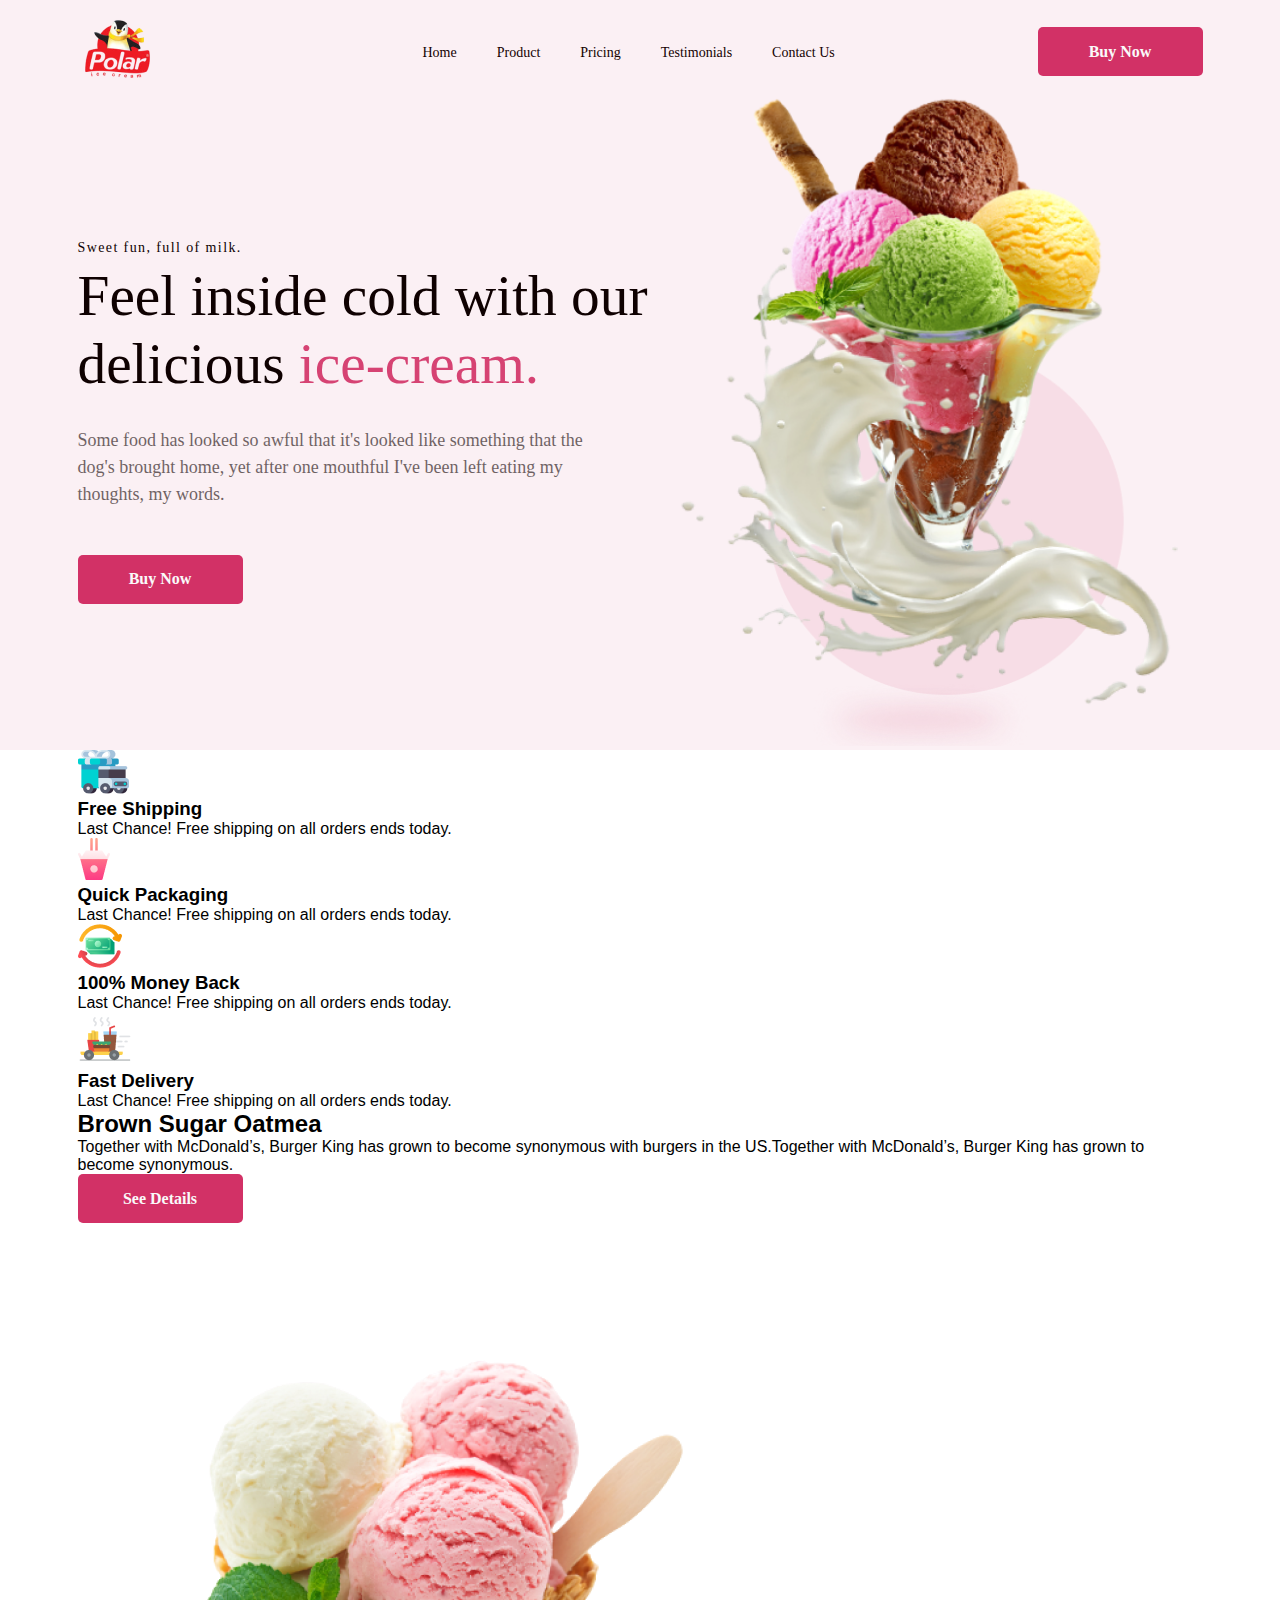
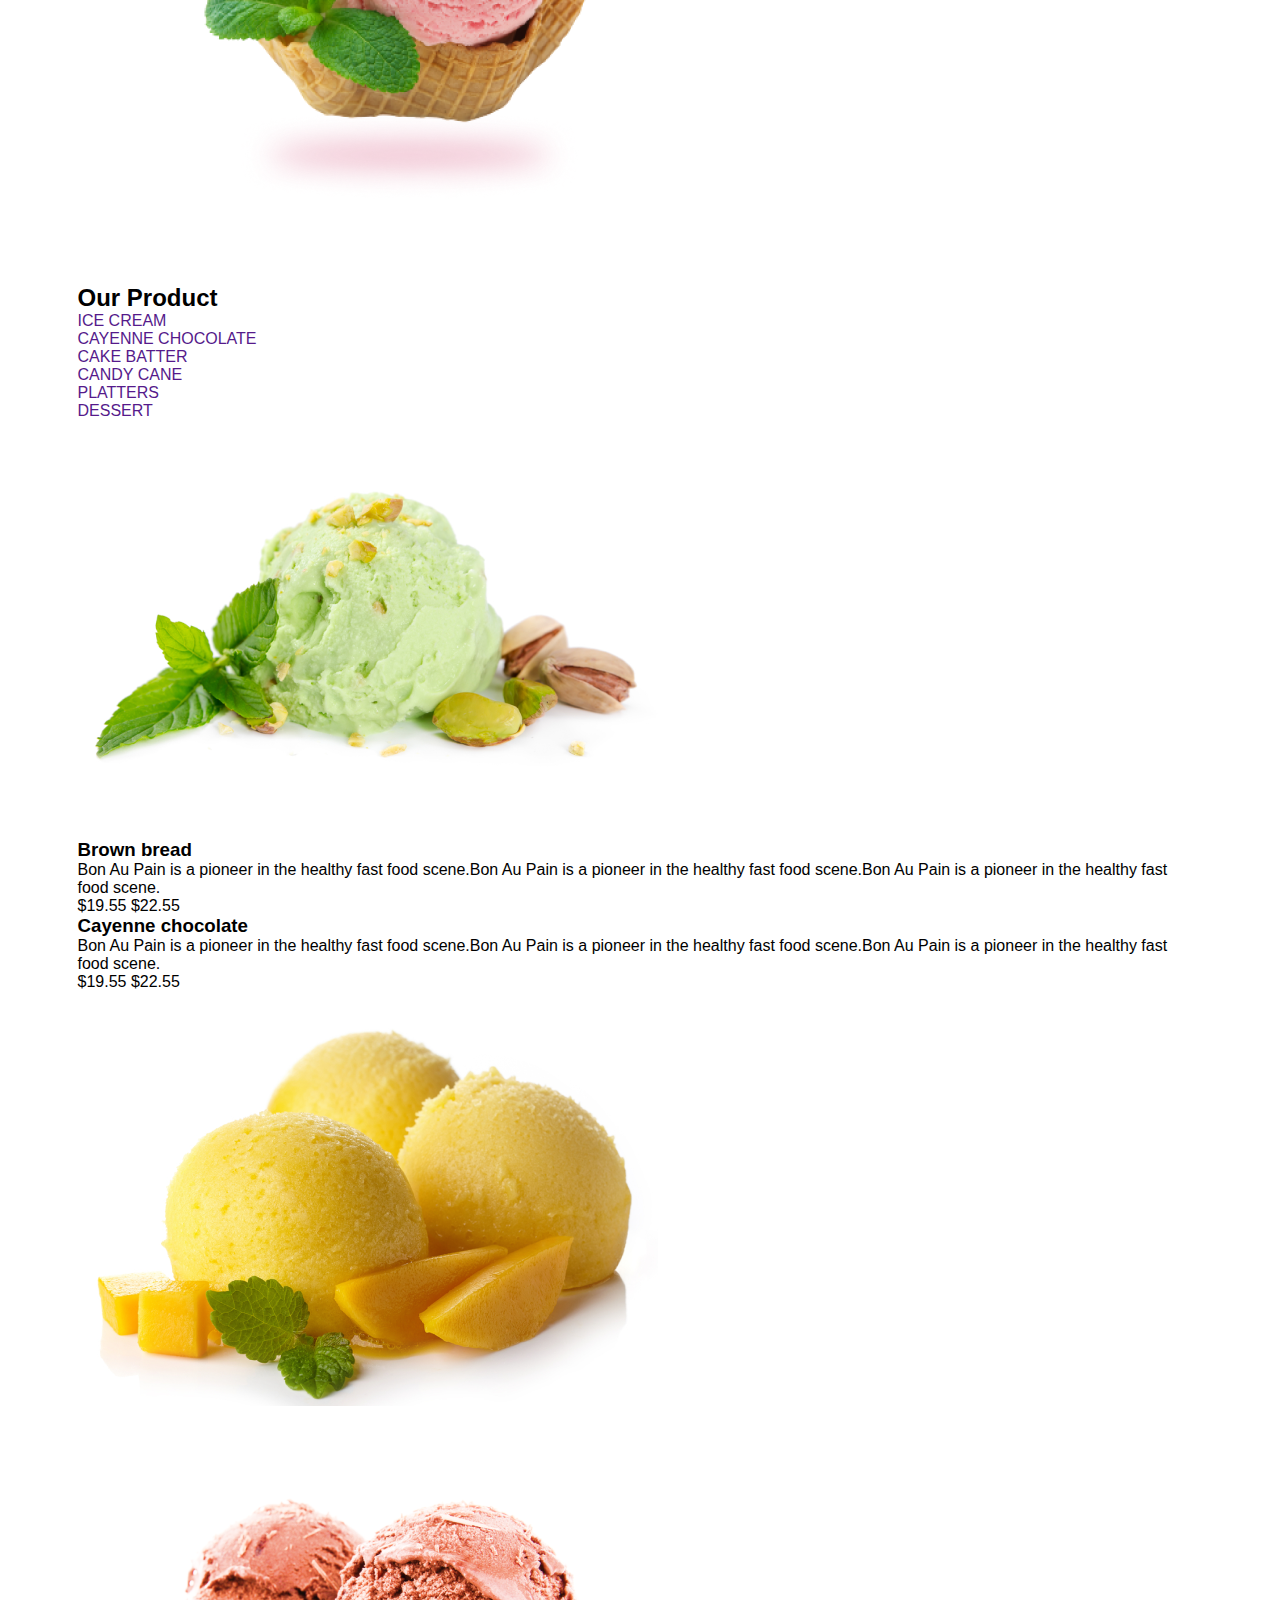
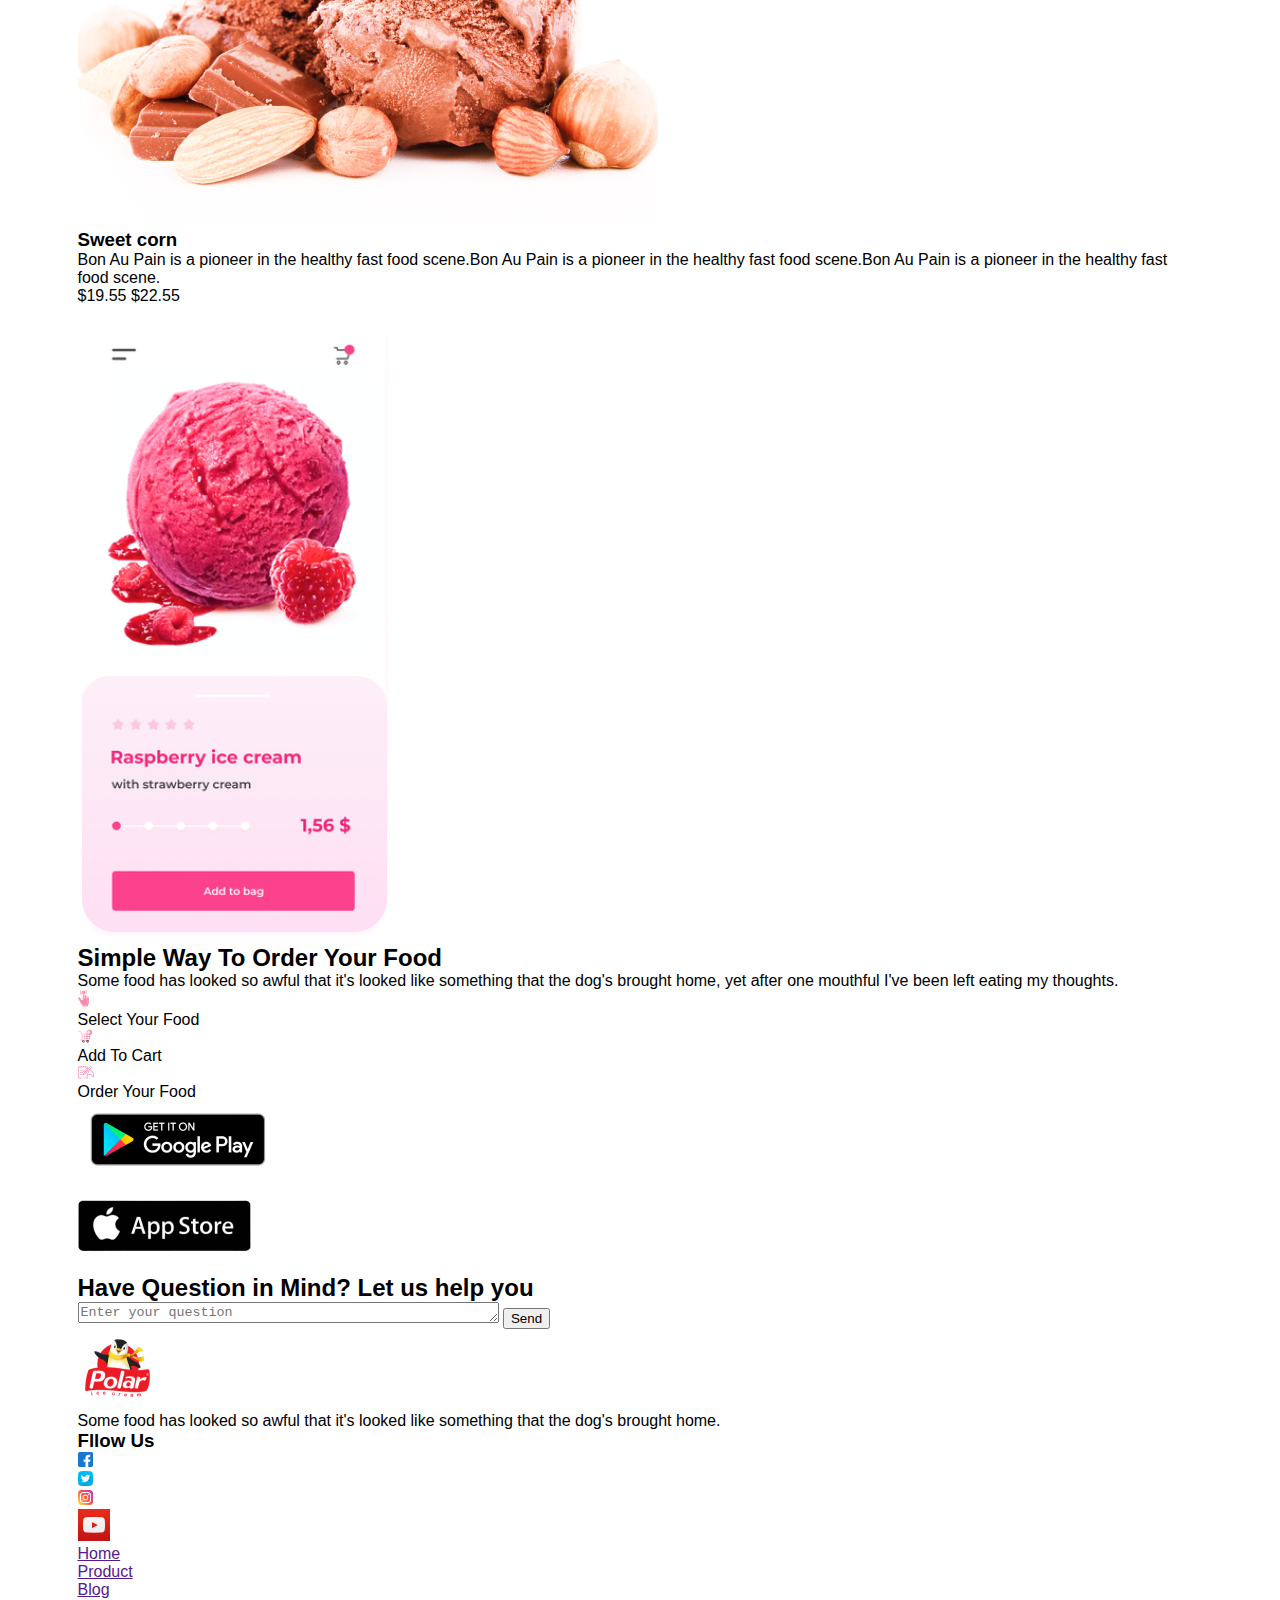
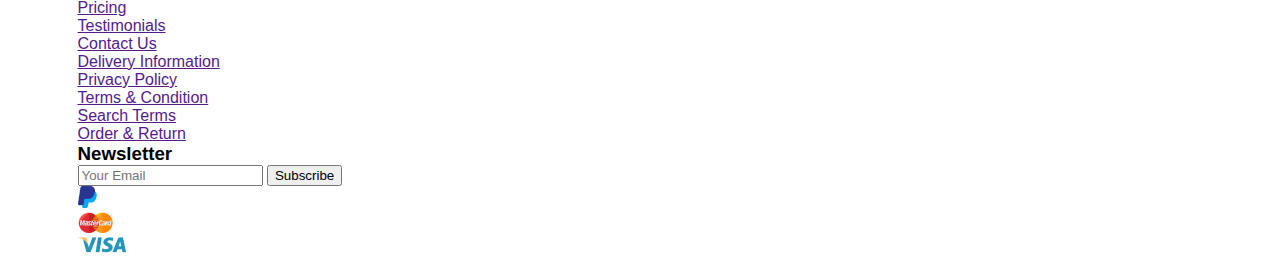
==== index.html @ c6c1d350 "1" ====
<!DOCTYPE html>
<html lang="en">
  <head>
    <meta charset="UTF-8" />
    <meta name="viewport" content="width=device-width, initial-scale=1.0" />
    <title>Document</title>
    <link rel="stylesheet" href="./styles.css" />
  </head>
  <body>
    <header class="header">
      <div class="container header-container">
        <nav class="header-nav">
          <a href="./index.html" class="header-logo link"
            ><span class="header-logo-span"
              ><img
                class="nav__logo"
                src="./images/logo.png"
                alt="logo"
                width="79"
                height="79"
            /></span>
          </a>
          <ul class="header-nav-list list">
            <li class="header-nav-item">
              <a href="" class="header-nav-link link current-link">Home</a>
            </li>
            <li class="header-nav-item">
              <a href="" class="header-nav-link link">Product</a>
            </li>
            <li class="header-nav-item">
              <a href="" class="header-nav-link link">Pricing</a>
            </li>
            <li class="header-nav-item">
              <a href="" class="header-nav-link link">Testimonials</a>
            </li>
            <li class="header-nav-item">
              <a href="" class="header-nav-link link">Contact Us</a>
            </li>
          </ul>
        </nav>
        <button type="button" class="btn-header btn">Buy Now</button>
      </div>
    </header>

    <main>
      <section class="section hero">
        <div class="container container-hero">
          <div class="hero-container-about">
            <p class="hero-text">Sweet fun, full of milk.</p>
            <h1 class="hero-title">
              Feel inside cold with our delicious
              <span class="hero-title-span">ice-cream.</span>
            </h1>
            <p class="hero-desc">
              Some food has looked so awful that it's looked like something that
              the dog's brought home, yet after one mouthful I've been left
              eating my thoughts, my words.
            </p>
            <button class="hero-btn btn">Buy Now</button>
          </div>
          <div class="hero-container-img">
            <img
              class="hero-img"
              src="./images/ice-cream (1).png"
              alt="hero image"
              width="500px"
              height="653px"
            />
          </div>
        </div>
      </section>

      <section class="section delivery">
        <div class="container">
          <ul class="delivery-list list">
            <li class="delivery-item item">
              <img
                class="delivery-img"
                src="./images/delivery1.png"
                alt="Free Shipping img"
              />
              <h3 class="delivery-title">Free Shipping</h3>
              <p class="delivery-text">
                Last Chance! Free shipping on all orders ends today.
              </p>
            </li>
            <li class="delivery-item item">
              <img
                class="delivery-img"
                src="./images/delivery2.png"
                alt="Quick Packaging img"
              />
              <h3 class="delivery-title">Quick Packaging</h3>
              <p class="delivery-text">
                Last Chance! Free shipping on all orders ends today.
              </p>
            </li>
            <li class="delivery-item item">
              <img
                class="delivery-img"
                src="./images/cash-back 1.png"
                alt="Money Back img"
              />
              <h3 class="delivery-title">100% Money Back</h3>
              <p class="delivery-text">
                Last Chance! Free shipping on all orders ends today.
              </p>
            </li>
            <li class="delivery-item item">
              <img
                class="delivery-img"
                src="./images/fast-delivery 1.png"
                alt="Fast Delivery img"
              />
              <h3 class="delivery-title">Fast Delivery</h3>
              <p class="delivery-text">
                Last Chance! Free shipping on all orders ends today.
              </p>
            </li>
          </ul>
        </div>
      </section>

      <section class="section details">
        <div class="container">
          <div class="details-container-desc">
            <h2 class="details-title">Brown Sugar Oatmea</h2>
            <p class="details-text">
              Together with McDonald’s, Burger King has grown to become
              synonymous with burgers in the US.Together with McDonald’s, Burger
              King has grown to become synonymous.
            </p>
            <button class="hero-btn btn">See Details</button>
          </div>
          <div class="details-container-img">
            <img
              class="details-img"
              src="./images/detailes-icecream.png"
              alt="Brown Sugar Oatmea"
            />
          </div>
        </div>
      </section>

      <section class="section products">
        <div class="container">
          <h2 class="products-text">Our Product</h2>
          <ul class="products-list list">
            <li class="products-item item">
              <a href="" class="products-link link">ICE CREAM</a>
            </li>
            <li class="products-item item">
              <a href="" class="products-link link">CAYENNE CHOCOLATE</a>
            </li>
            <li class="products-item item">
              <a href="" class="products-link link">CAKE BATTER</a>
            </li>
            <li class="products-item item">
              <a href="" class="products-link link">CANDY CANE</a>
            </li>
            <li class="products-item item">
              <a href="" class="products-link link">PLATTERS</a>
            </li>
            <li class="products-item item">
              <a href="" class="products-link link">DESSERT</a>
            </li>
          </ul>
          <ul class="selected-list list">
            <li class="selected-item">
              <div class="selected-img">
                <img src="./images/product1.png" alt="Brown bread" />
              </div>
              <div class="selected-desc">
                <h3 class="selected-desc-title">Brown bread</h3>
                <p class="selected-desc-spec">
                  Bon Au Pain is a pioneer in the healthy fast food scene.Bon Au
                  Pain is a pioneer in the healthy fast food scene.Bon Au Pain
                  is a pioneer in the healthy fast food scene.
                </p>
                <p class="selected-desc-price">$19.55 <span>$22.55</span></p>
              </div>
            </li>
            <li class="selected-item">
              <div class="selected-desc">
                <h3 class="selected-desc-title">Cayenne chocolate</h3>
                <p class="selected-desc-spec">
                  Bon Au Pain is a pioneer in the healthy fast food scene.Bon Au
                  Pain is a pioneer in the healthy fast food scene.Bon Au Pain
                  is a pioneer in the healthy fast food scene.
                </p>
                <p class="selected-desc-price">$19.55 <span>$22.55</span></p>
              </div>
              <div class="selected-img">
                <img src="./images/product2.png" alt="Cayenne chocolate" />
              </div>
            </li>
            <li class="selected-item">
              <div class="selected-img">
                <img src="./images/product3.png" alt="Sweet corn" />
              </div>
              <div class="selected-desc">
                <h3 class="selected-desc-title">Sweet corn</h3>
                <p class="selected-desc-spec">
                  Bon Au Pain is a pioneer in the healthy fast food scene.Bon Au
                  Pain is a pioneer in the healthy fast food scene.Bon Au Pain
                  is a pioneer in the healthy fast food scene.
                </p>
                <p class="selected-desc-price">$19.55 <span>$22.55</span></p>
              </div>
            </li>
          </ul>
        </div>
      </section>

      <section class="download">
        <div class="container">
          <div class="download-img">
            <img src="./images/app-icecram.png" alt="app" />
          </div>
          <div class="download-desc">
            <h2 class="download-title">Simple Way To Order Your Food</h2>
            <p class="download-text">
              Some food has looked so awful that it's looked like something that
              the dog's brought home, yet after one mouthful I've been left
              eating my thoughts.
            </p>
            <ul class="download-list list">
              <li class="download-item">
                <div class="download-item-icon">
                  <img src="./images/add-to-cart1.png" alt="Select Your Food" />
                </div>
                Select Your Food
              </li>
              <li class="download-item">
                <div class="download-item-icon">
                  <img src="./images/add-to-cart2.png" alt="Add To Cart" />
                </div>
                Add To Cart
              </li>
              <li class="download-item">
                <div class="download-item-icon">
                  <img src="./images/add-to-cart3.png" alt="Order Your Food" />
                </div>
                Order Your Food
              </li>
            </ul>
            <ul class="download-app-list list">
              <li class="download-app-item">
                <a
                  href="https://play.google.com/store/apps/details?id=com.baskinrobbins.app&pcampaignid=web_share"
                  class="download-app-link link"
                  target="_blank"
                  ><img
                    src="./images/en_badge_web_generic-removebg-preview 1.png"
                    alt="Google Play"
                /></a>
              </li>
              <li class="download-app-item">
                <a
                  href="https://apps.apple.com/ua/app/baskin-robbins-pakistan/id1592309041?l=ru"
                  class="download-app-link link"
                  target="_blank"
                  ><img
                    src="./images/logo-app-store-brand-font-png-favpng-Gb5FcTZcrb9bRikX49s26mMVn-removebg-preview 1.png"
                    alt="App Store"
                /></a>
              </li>
            </ul>
          </div>
        </div>
      </section>

      <section class="question">
        <div class="container">
          <h2 class="question-title">Have Question in Mind? Let us help you</h2>
          <form action="">
            <textarea
              name="userQuestion"
              rows="1"
              cols="50"
              placeholder="Enter your question"
            ></textarea>
            <button type="submit">Send</button>
          </form>
        </div>
      </section>
    </main>

    <footer>
      <div class="container">
        <div class="footer-logo">
          <a href="./index.html" class="header-logo link"
            ><span class="footer-logo-span"
              ><img class="nav__logo" src="./images/logo.png" alt="logo"
            /></span>
          </a>
          <p class="footer-logo-text">
            Some food has looked so awful that it's looked like something that
            the dog's brought home.
          </p>
          <h3 class="footer-links-title">Fllow Us</h3>
          <ul class="footer-soc-media-list list">
            <li class="footer-soc-media-item">
              <a
                href="https://www.facebook.com/baskinrobbins"
                class="footer-soc-media-link"
                target="_blank"
                ><img src="./images/facebook 1.png" alt="facebook"
              /></a>
            </li>
            <li class="footer-soc-media-item">
              <a
                href="https://twitter.com/BaskinRobbins"
                class="footer-soc-media-link"
                target="_blank"
                ><img src="./images/twitter 1.png" alt="twitter"
              /></a>
            </li>
            <li class="footer-soc-media-item">
              <a
                href="https://www.instagram.com/baskinrobbins"
                class="footer-soc-media-link"
                target="_blank"
                ><img src="./images/instagram 1.png" alt="instagram"
              /></a>
            </li>
            <li class="footer-soc-media-item">
              <a
                href="https://www.youtube.com/user/BaskinRobbinsFan"
                class="footer-soc-media-link"
                target="_blank"
                ><img src="./images/youtube.png" alt="youtube"
              /></a>
            </li>
          </ul>
        </div>
        <div class="footer-nav">
          <ul class="footer-nav-list list">
            <li class="footer-nav-item"><a href="">Home</a></li>
            <li class="footer-nav-item"><a href="">Product</a></li>
            <li class="footer-nav-item"><a href="">Blog</a></li>
            <li class="footer-nav-item"><a href="">Pricing</a></li>
            <li class="footer-nav-item"><a href="">Testimonials</a></li>
            <li class="footer-nav-item"><a href="">Contact Us</a></li>
          </ul>
          <ul class="footer-nav-list list">
            <li class="footer-nav-item"><a href="">Delivery Information</a></li>
            <li class="footer-nav-item"><a href="">Privacy Policy</a></li>
            <li class="footer-nav-item"><a href="">Terms & Condition</a></li>
            <li class="footer-nav-item"><a href="">Search Terms</a></li>
            <li class="footer-nav-item"><a href="">Order & Return</a></li>
          </ul>
        </div>
        <div class="footer-info">
          <h3 class="footer-info-title">Newsletter</h3>
          <form>
            <input type="email" placeholder="Your Email" />
            <button type="submit">Subscribe</button>
          </form>
          <ul class="footer-info-list list">
            <li class="footer-info-item">
              <a href="" class="footer-info-link link"
                ><img src="./images/Group 118.png" alt=""
              /></a>
            </li>
            <li class="footer-info-item">
              <a href="" class="footer-info-link link"
                ><img src="./images/Group 117.png" alt=""
              /></a>
            </li>
            <li class="footer-info-item">
              <a href="" class="footer-info-link link"
                ><img src="./images/Group.png" alt=""
              /></a>
            </li>
          </ul>
        </div>
      </div>
    </footer>
  </body>
</html>
---- styles.css ----
p,
h1,
h2,
h3,
h4,
h5,
h6 {
  margin: 0;
}

ul {
  margin: 0;
  padding-left: 0;
}

body {
  font-family: "Hind Madurai", sans-serif;
  font-style: normal;
  margin: 0;
}

image {
  display: block;
  max-width: 100%;
  height: auto;
}

address {
  font-style: normal;
}

.link {
  text-decoration: none;
  font-style: normal;
}

.list {
  list-style: none;
}

.btn {
  cursor: pointer;
  font-family: inherit;
  border: transparent;
}

.visually-hidden {
  position: absolute;
  white-space: nowrap;
  width: 1px;
  height: 1px;
  overflow: hidden;
  border: 0;
  padding: 0;
  clip: rect(0 0 0 0);
  clip-path: inset(50%);
  margin: -1px;
}

.container {
  width: 1125px;
  padding-left: 15px;
  padding-right: 15px;
  margin-left: auto;
  margin-right: auto;
  /* outline: 2px solid red; */
}

/* .section {
  padding-top: 94px;
  padding-bottom: 94px;
} */

/* --------------HEADER ------------*/

.header {
  background-color: rgba(242, 206, 218, 0.3);
  padding-top: 10px;
}

.header-container {
  display: flex;
  justify-content: space-between;
  align-items: center;
}

.header-nav {
  display: flex;
  align-items: center;
}

.header-nav-list {
  display: flex;
  margin-left: 266px;
}

.header-nav-item {
  margin-right: 40px;
}

.header-nav-link {
  color: #150101;
  font-family: Roboto;
  font-size: 14px;
  font-style: normal;
  font-weight: 400;
  line-height: normal;
}

.btn-header {
  width: 165px;
  height: 49px;
  border-radius: 5px;
  background: #d23166;
  color: #fafafa;

  font-family: Hind Madurai;
  font-size: 16px;
  font-style: normal;
  font-weight: 700;
  line-height: normal;
}

/* -------------- HERO ------------*/
.hero {
  background-color: #f2ceda4c;
}
.container-hero {
  display: flex;
  align-items: center;
  /* padding-top: 12px; */
  /* position: relative; */
}

/* .hero-container-about {
  width: 665px;
} */

.hero-text {
  color: #0f0101;
  font-family: Roboto;
  font-size: 14px;
  font-style: normal;
  font-weight: 500;
  line-height: normal;
  letter-spacing: 1.4px;
  margin-bottom: 6px;
}

.hero-title {
  width: 600px;
  height: 130px;
  color: #0f0101;
  font-family: Fredoka One;
  font-size: 57.33px;
  font-style: normal;
  font-weight: 400;
  line-height: 120.5%;
  margin-bottom: 35px;
}

.hero-title-span {
  opacity: 0.9;
  color: #d23166;
  font-family: Fredoka One;
  font-size: 57.33px;
  font-style: normal;
  font-weight: 400;
  line-height: 120.5%;
}

.hero-desc {
  width: 523px;
  height: 78px;
  color: #0f0101;
  font-family: Hind Madurai;
  font-size: 18px;
  font-style: normal;
  font-weight: 400;
  line-height: 27px;
  opacity: 0.6;
  margin-bottom: 50px;
}

.hero-btn {
  width: 165px;
  height: 49px;
  border-radius: 5px;
  background: #d23166;
  color: #fafafa;

  font-family: Hind Madurai;
  font-size: 16px;
  font-style: normal;
  font-weight: 700;
  line-height: normal;
}

.hero-container-img {
  /* position: absolute; */
}
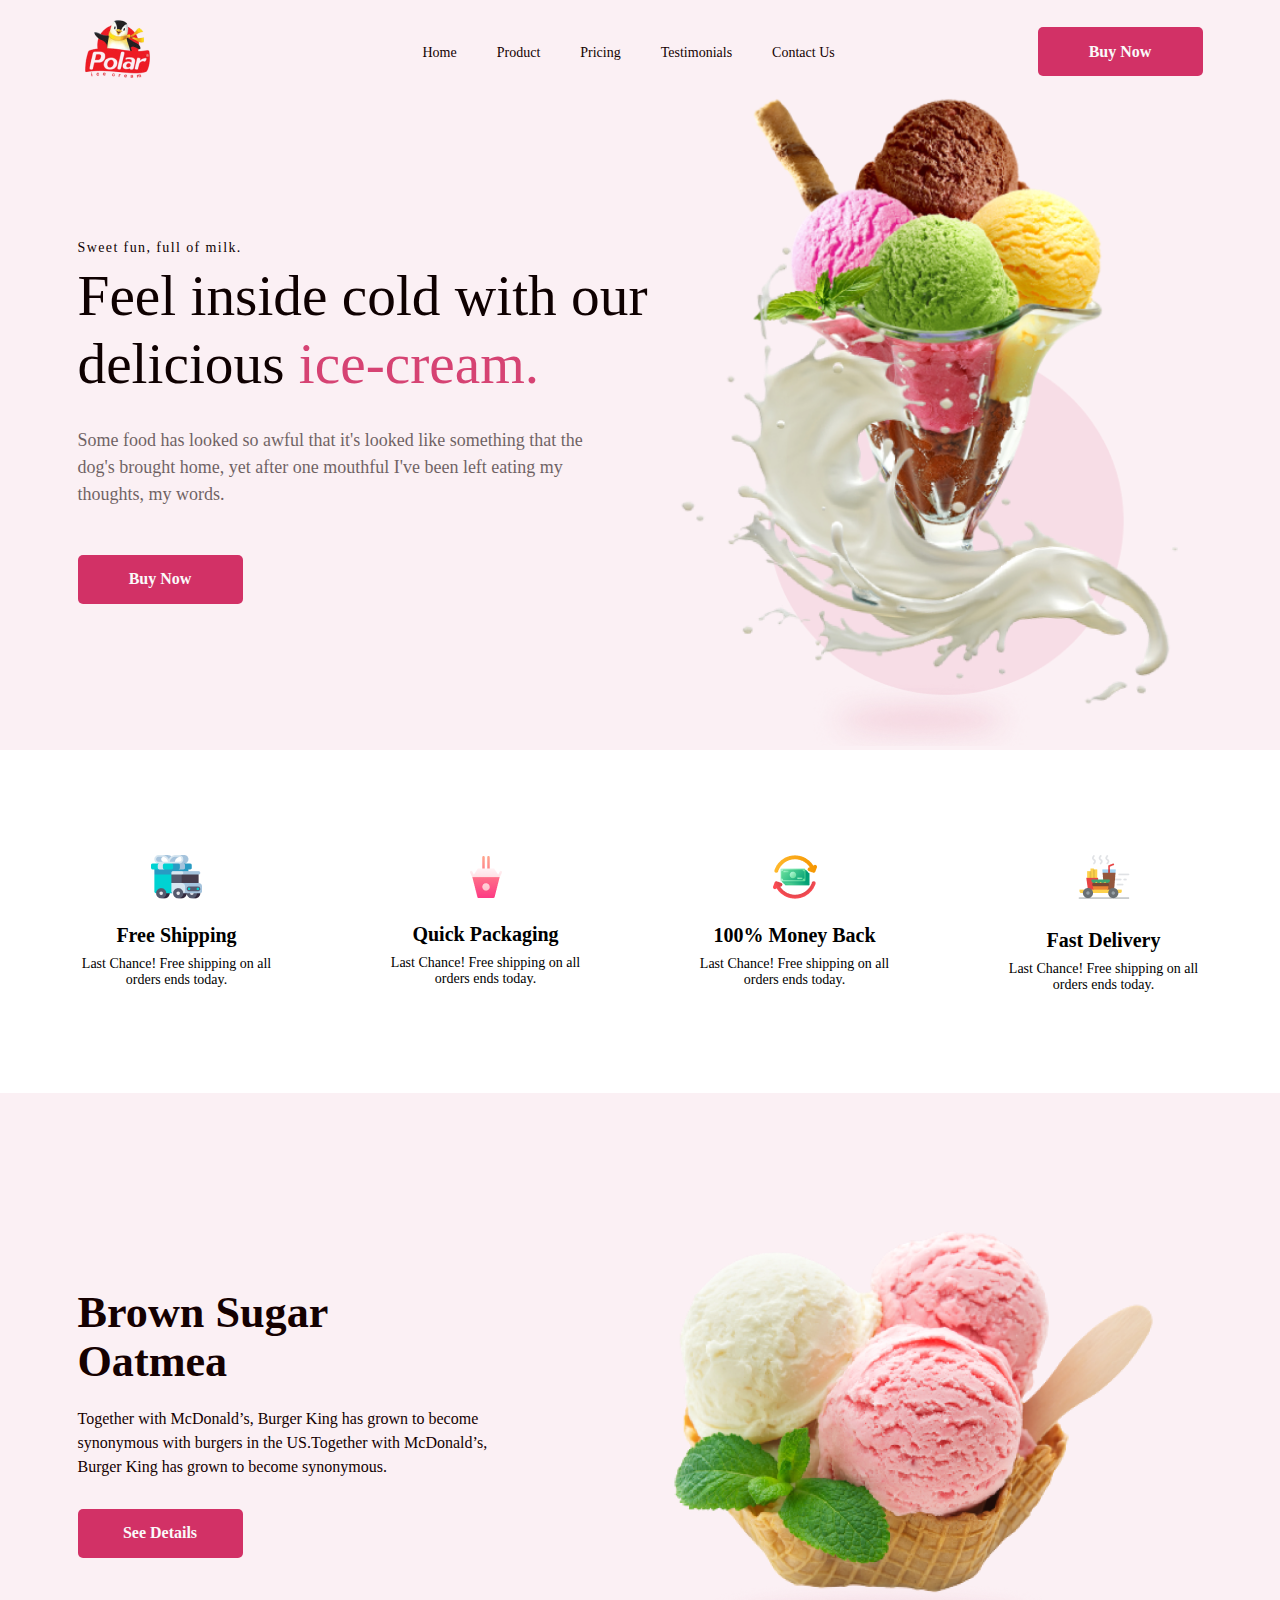
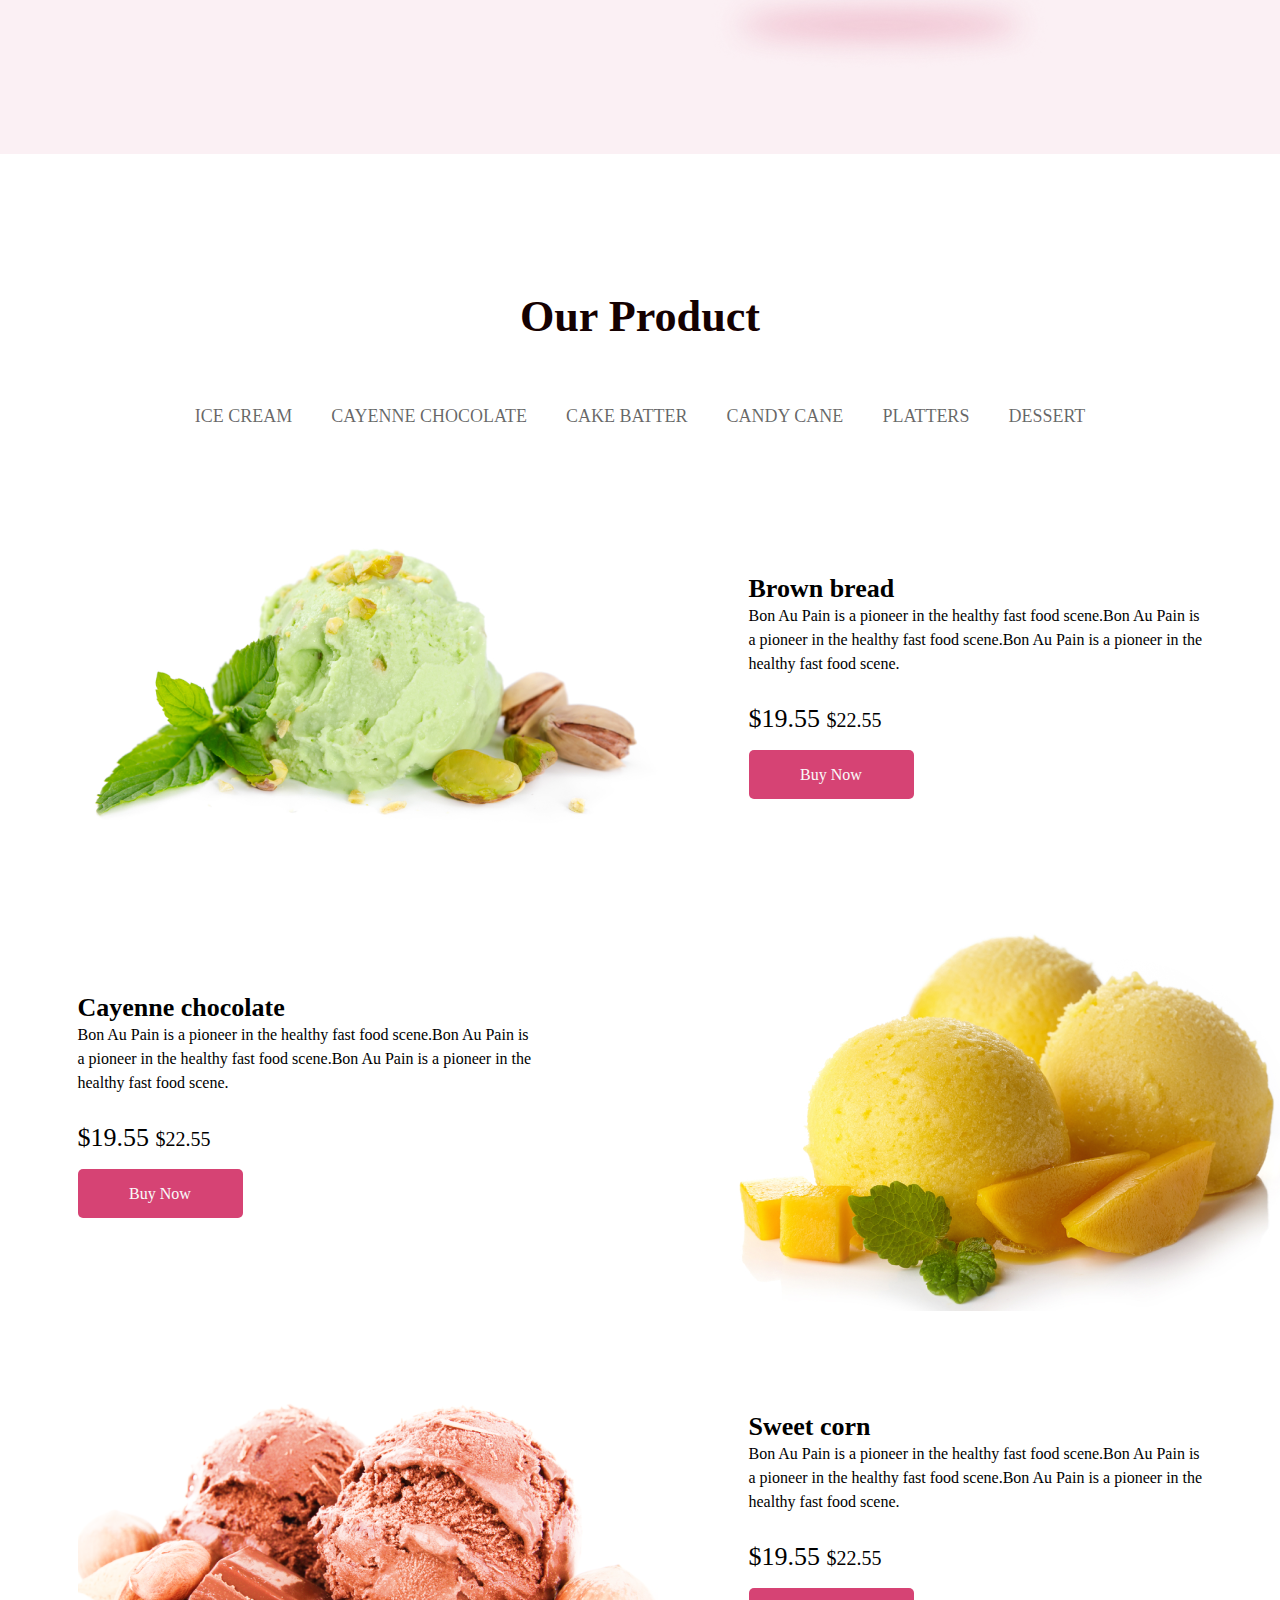
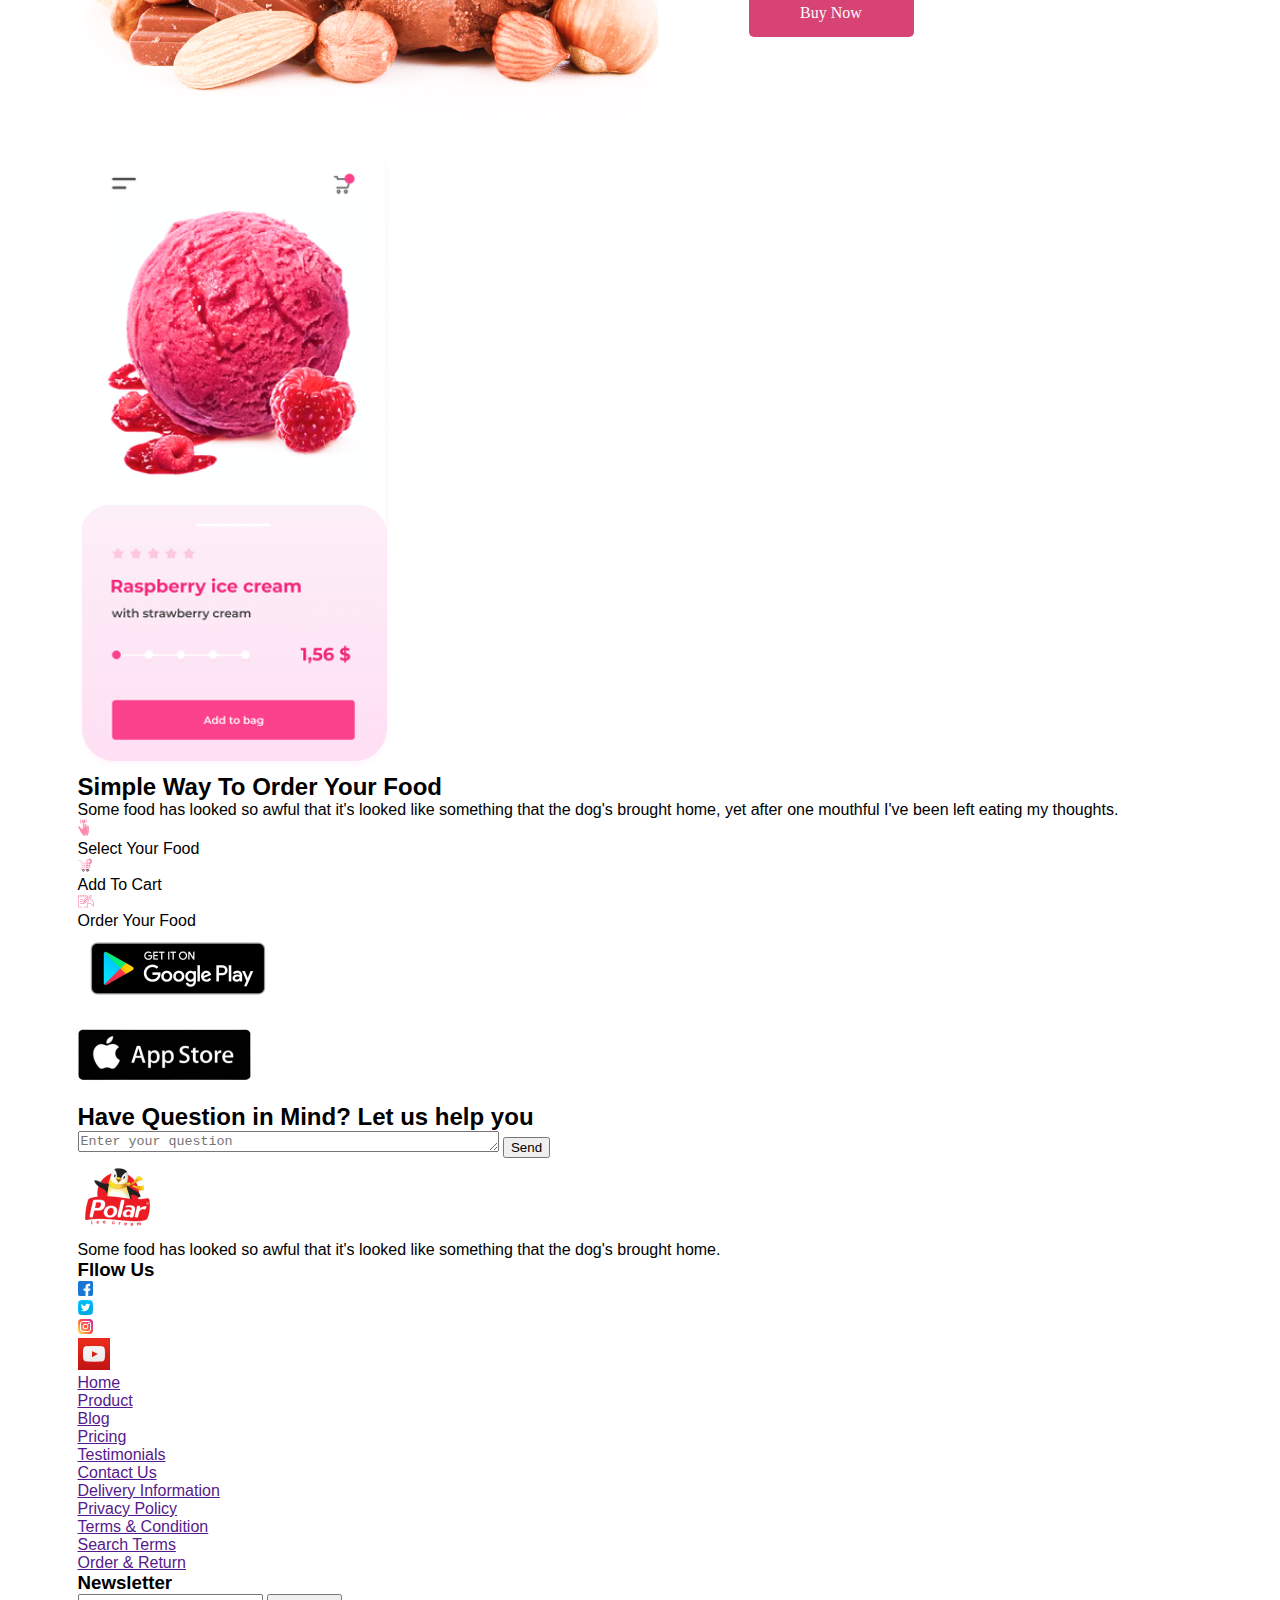
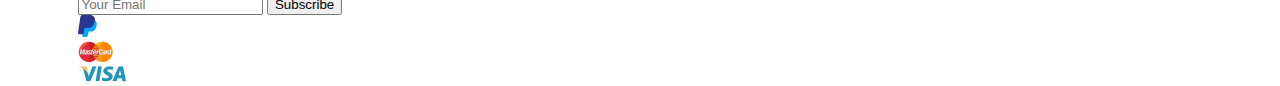
==== commit 8bca875c: "new section css" ====
--- a/index.html
+++ b/index.html
@@ -122,7 +122,7 @@
       </section>
 
       <section class="section details">
-        <div class="container">
+        <div class="container container-details">
           <div class="details-container-desc">
             <h2 class="details-title">Brown Sugar Oatmea</h2>
             <p class="details-text">
@@ -143,7 +143,7 @@
       </section>
 
       <section class="section products">
-        <div class="container">
+        <div class="container container-products">
           <h2 class="products-text">Our Product</h2>
           <ul class="products-list list">
             <li class="products-item item">
@@ -168,7 +168,7 @@
           <ul class="selected-list list">
             <li class="selected-item">
               <div class="selected-img">
-                <img src="./images/product1.png" alt="Brown bread" />
+                <img src="./images/product1.png" alt="Brown bread" width="580px"/>
               </div>
               <div class="selected-desc">
                 <h3 class="selected-desc-title">Brown bread</h3>
@@ -178,6 +178,7 @@
                   is a pioneer in the healthy fast food scene.
                 </p>
                 <p class="selected-desc-price">$19.55 <span>$22.55</span></p>
+                <button class="products-btn btn" type="button">Buy Now</button>
               </div>
             </li>
             <li class="selected-item">
@@ -189,6 +190,7 @@
                   is a pioneer in the healthy fast food scene.
                 </p>
                 <p class="selected-desc-price">$19.55 <span>$22.55</span></p>
+                <button class="products-btn btn" type="button">Buy Now</button>
               </div>
               <div class="selected-img">
                 <img src="./images/product2.png" alt="Cayenne chocolate" />
@@ -206,6 +208,7 @@
                   is a pioneer in the healthy fast food scene.
                 </p>
                 <p class="selected-desc-price">$19.55 <span>$22.55</span></p>
+                <button class="products-btn btn" type="button">Buy Now</button>
               </div>
             </li>
           </ul>
--- a/styles.css
+++ b/styles.css
@@ -199,3 +199,196 @@
 .hero-container-img {
   /* position: absolute; */
 }
+
+/* -------------- DELIVERY ------------*/
+
+.delivery {
+  padding-top: 100px;
+  padding-bottom: 100px;
+}
+
+.delivery-list {
+  display: flex;
+  align-items: center;
+  justify-content: space-between;
+}
+
+.delivery-item {
+  text-align: center;
+  display: flex;
+  flex-direction: column;
+  align-items: center;
+}
+
+.delivery-title {
+  color: #000;
+  font-family: Hind Madurai;
+  font-size: 20px;
+  font-style: normal;
+  font-weight: 600;
+  line-height: normal;
+  margin-top: 25px;
+  margin-bottom: 9px;
+}
+
+.delivery-text {
+  width: 198px;
+  color: #000;
+  text-align: center;
+  font-family: Hind Madurai;
+  font-size: 14px;
+  font-style: normal;
+  font-weight: 400;
+  line-height: normal;
+}
+
+/* -------------- DETAILS ------------*/
+
+.details {
+  background-color: #f2ceda4c;
+}
+
+.container-details {
+  display: flex;
+  align-items: center;
+  justify-content: space-between;
+}
+
+.details-title {
+  color: #150101;
+  width: 349px;
+  font-family: Hind Madurai;
+  font-size: 44.2px;
+  font-style: normal;
+  font-weight: 600;
+  line-height: 110.5%;
+  margin-bottom: 20px;
+}
+
+.details-text {
+  width: 442px;
+  color: #150101;
+  font-family: Roboto;
+  font-size: 16px;
+  font-style: normal;
+  font-weight: 400;
+  line-height: 24px;
+  margin-bottom: 30px;
+}
+
+/* -------------- PRODUCTS ------------*/
+
+.container-products {
+  /* display: flex;
+  flex-direction: column;
+  align-items: center;
+  justify-content: center; */
+  padding-top: 137px;
+}
+
+.products-text {
+  color: #150101;
+  font-family: Hind Madurai;
+  font-size: 44.2px;
+  font-style: normal;
+  font-weight: 600;
+  line-height: normal;
+  text-align: center;
+}
+
+.products-list {
+  display: flex;
+  align-items: center;
+  justify-content: center;
+  gap: 39px;
+  margin-top: 64px;
+}
+
+.products-item {
+  margin-bottom: 50px;
+}
+
+.products-link {
+  color: rgba(0, 0, 0, 0.6);
+  font-family: Roboto;
+  font-size: 18px;
+  font-style: normal;
+  font-weight: 500;
+  line-height: normal;
+}
+
+.selected-list {
+  /* display: flex;
+  flex-direction: column; */
+}
+
+.selected-item {
+  display: flex;
+  justify-content: space-between;
+  align-items: center;
+}
+
+.selected-img {
+  width: 483px;
+}
+
+.selected-desc {
+  width: 454px;
+}
+
+.selected-desc-title {
+  color: #000;
+  font-family: Hind Madurai;
+  font-size: 26px;
+  font-style: normal;
+  font-weight: 700;
+  line-height: normal;
+}
+
+.selected-desc-spec {
+  color: #000;
+  font-family: Roboto;
+  font-size: 16px;
+  font-style: normal;
+  font-weight: 400;
+  line-height: 24px;
+  margin-bottom: 28px;
+}
+
+.selected-desc-price {
+  color: #000;
+  font-family: Hind Madurai;
+  font-size: 26px;
+  font-style: normal;
+  font-weight: 500;
+  line-height: normal;
+}
+
+.selected-desc-price > span {
+  color: #000;
+  font-family: Hind Madurai;
+  font-size: 20px;
+  font-style: normal;
+  font-weight: 500;
+  line-height: normal;
+  text-decoration-line: strikethrough;
+}
+
+.products-btn {
+  border-radius: 5px;
+  background: #d64374;
+  width: 165px;
+  height: 49px;
+  color: #fafafa;
+  text-align: center;
+  font-family: Roboto;
+  font-size: 16px;
+  font-style: normal;
+  font-weight: 500;
+  line-height: normal;
+  margin-top: 16px;
+}
+/* --------------HEADER ------------*/
+/* --------------HEADER ------------*/
+/* --------------HEADER ------------*/
+/* --------------HEADER ------------*/
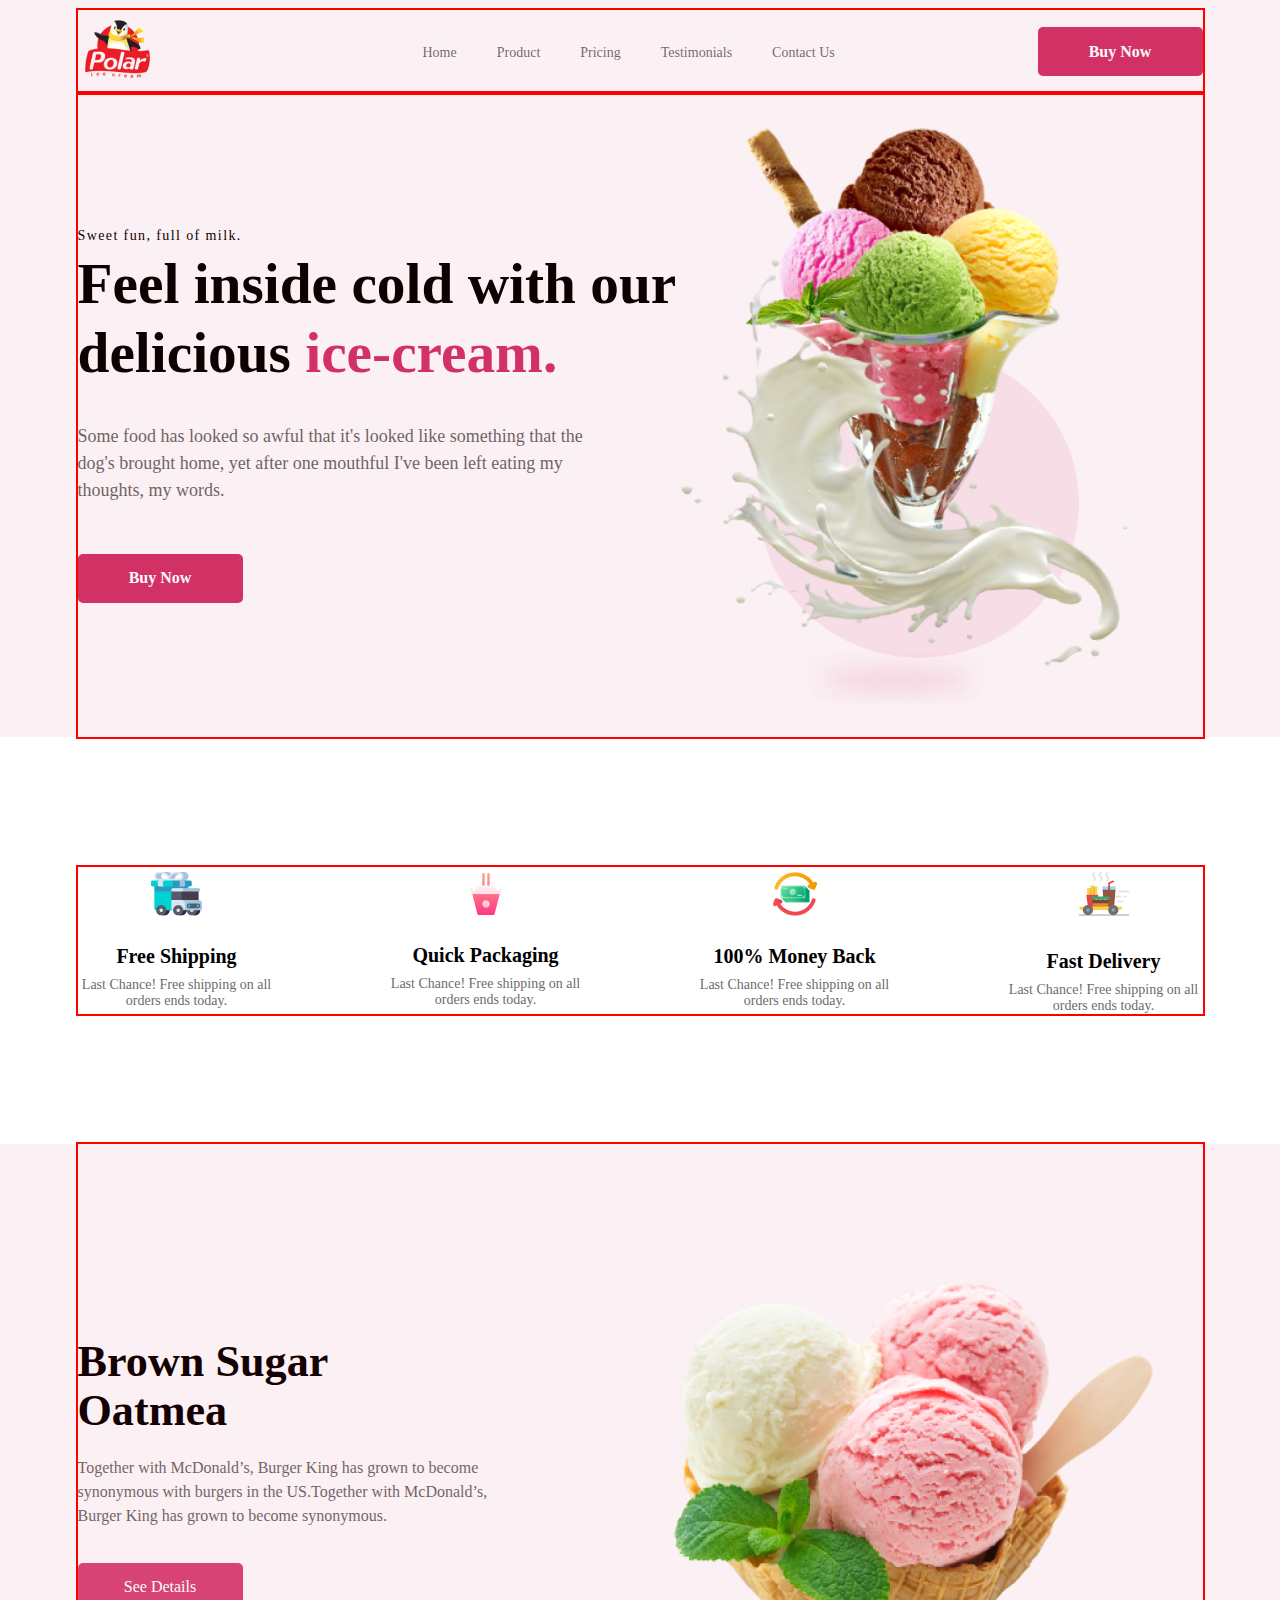
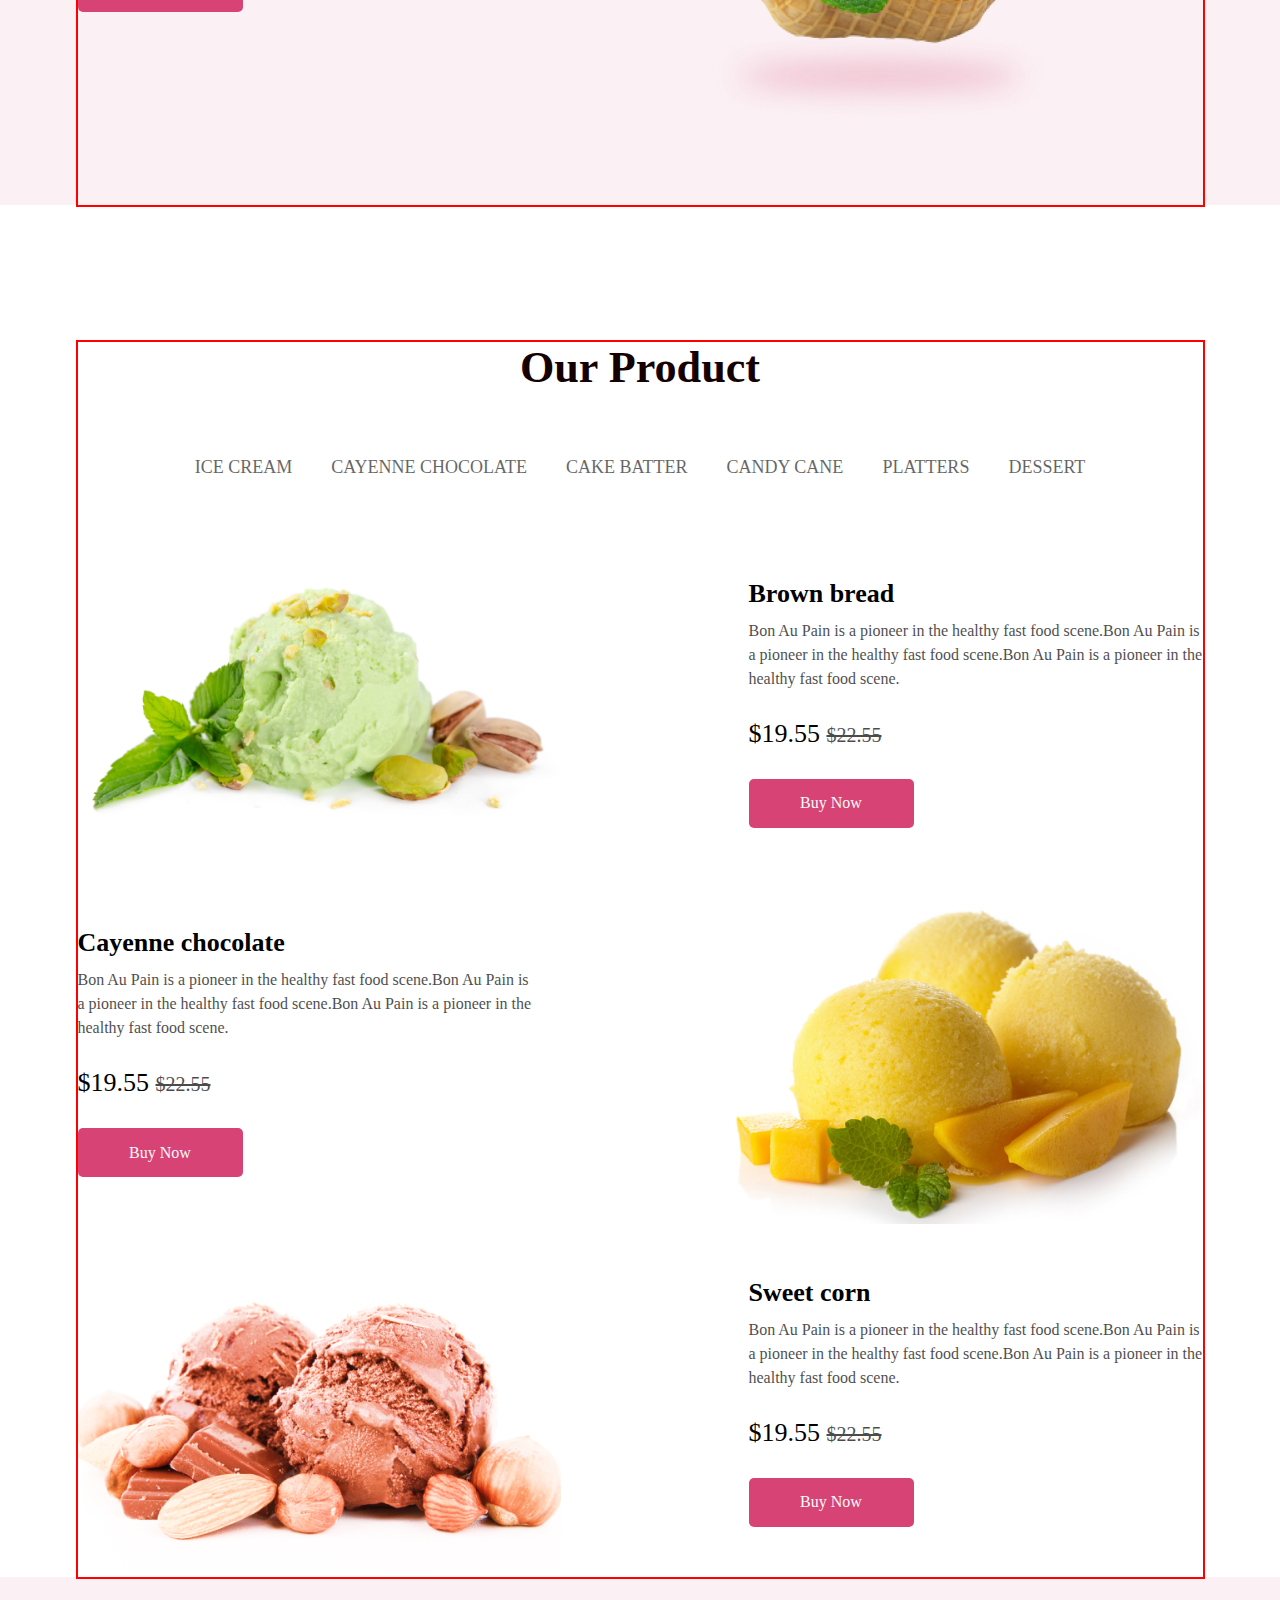
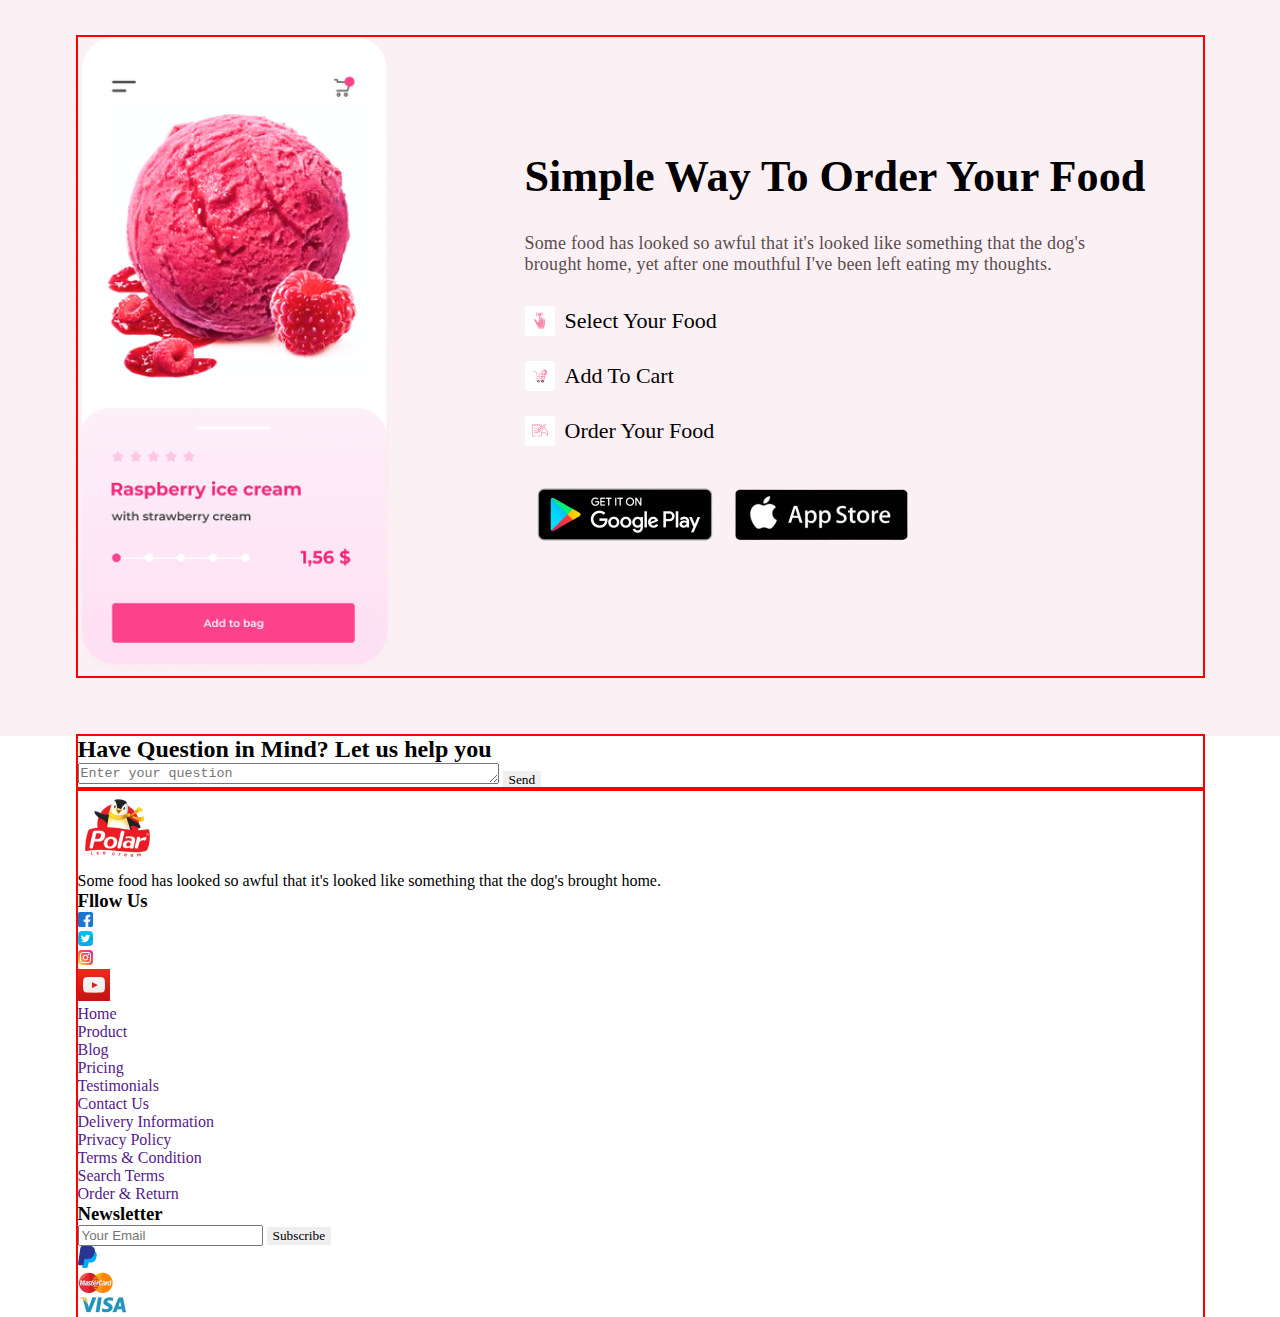
==== commit 55573f62: "add new file" ====
--- a/index.html
+++ b/index.html
@@ -10,107 +10,102 @@
     <header class="header">
       <div class="container header-container">
         <nav class="header-nav">
-          <a href="./index.html" class="header-logo link"
-            ><span class="header-logo-span"
-              ><img
-                class="nav__logo"
-                src="./images/logo.png"
-                alt="logo"
-                width="79"
-                height="79"
-            /></span>
+          <a href="./index.html" class="header-link-logo">
+            <span class="header-logo-span">
+              <img class="header-logo-img" src="./images/logo.png" alt="logo" />
+            </span>
           </a>
-          <ul class="header-nav-list list">
-            <li class="header-nav-item">
-              <a href="" class="header-nav-link link current-link">Home</a>
-            </li>
-            <li class="header-nav-item">
-              <a href="" class="header-nav-link link">Product</a>
-            </li>
-            <li class="header-nav-item">
-              <a href="" class="header-nav-link link">Pricing</a>
-            </li>
-            <li class="header-nav-item">
-              <a href="" class="header-nav-link link">Testimonials</a>
-            </li>
-            <li class="header-nav-item">
-              <a href="" class="header-nav-link link">Contact Us</a>
+
+          <ul class="header-nav-list">
+            <li class="header-nav-item">
+              <a href="" class="header-nav-link">Home</a>
+            </li>
+            <li class="header-nav-item">
+              <a href="" class="header-nav-link">Product</a>
+            </li>
+            <li class="header-nav-item">
+              <a href="" class="header-nav-link">Pricing</a>
+            </li>
+            <li class="header-nav-item">
+              <a href="" class="header-nav-link">Testimonials</a>
+            </li>
+            <li class="header-nav-item">
+              <a href="" class="header-nav-link">Contact Us</a>
             </li>
           </ul>
         </nav>
-        <button type="button" class="btn-header btn">Buy Now</button>
+
+        <button class="header-btn" type="button">Buy Now</button>
       </div>
     </header>
 
     <main>
-      <section class="section hero">
-        <div class="container container-hero">
-          <div class="hero-container-about">
+      <section class="hero">
+        <div class="container hero-container">
+          <div class="hero-cont-about">
             <p class="hero-text">Sweet fun, full of milk.</p>
             <h1 class="hero-title">
-              Feel inside cold with our delicious
-              <span class="hero-title-span">ice-cream.</span>
+              Feel inside cold with our delicious <span>ice-cream.</span>
             </h1>
             <p class="hero-desc">
               Some food has looked so awful that it's looked like something that
               the dog's brought home, yet after one mouthful I've been left
               eating my thoughts, my words.
             </p>
-            <button class="hero-btn btn">Buy Now</button>
-          </div>
-          <div class="hero-container-img">
+            <button class="hero-btn" type="button">Buy Now</button>
+          </div>
+
+          <div class="hero-cont-img">
             <img
-              class="hero-img"
               src="./images/ice-cream (1).png"
-              alt="hero image"
-              width="500px"
-              height="653px"
+              alt="ice-cream"
+              width="450px"
             />
           </div>
         </div>
       </section>
 
-      <section class="section delivery">
-        <div class="container">
-          <ul class="delivery-list list">
-            <li class="delivery-item item">
+      <section class="delivery">
+        <div class="container delivery-container">
+          <ul class="delivery-list">
+            <li class="delivery-item">
               <img
-                class="delivery-img"
                 src="./images/delivery1.png"
-                alt="Free Shipping img"
+                alt="Free Shipping"
+                width="51px"
               />
               <h3 class="delivery-title">Free Shipping</h3>
               <p class="delivery-text">
                 Last Chance! Free shipping on all orders ends today.
               </p>
             </li>
-            <li class="delivery-item item">
+            <li class="delivery-item">
               <img
-                class="delivery-img"
                 src="./images/delivery2.png"
-                alt="Quick Packaging img"
+                alt="Quick Packaging"
+                width="32px"
               />
               <h3 class="delivery-title">Quick Packaging</h3>
               <p class="delivery-text">
                 Last Chance! Free shipping on all orders ends today.
               </p>
             </li>
-            <li class="delivery-item item">
+            <li class="delivery-item">
               <img
-                class="delivery-img"
                 src="./images/cash-back 1.png"
-                alt="Money Back img"
+                alt="100% Money Back"
+                width="44px"
               />
               <h3 class="delivery-title">100% Money Back</h3>
               <p class="delivery-text">
                 Last Chance! Free shipping on all orders ends today.
               </p>
             </li>
-            <li class="delivery-item item">
+            <li class="delivery-item">
               <img
-                class="delivery-img"
                 src="./images/fast-delivery 1.png"
-                alt="Fast Delivery img"
+                alt="Fast Delivery"
+                width="54px"
               />
               <h3 class="delivery-title">Fast Delivery</h3>
               <p class="delivery-text">
@@ -121,94 +116,112 @@
         </div>
       </section>
 
-      <section class="section details">
-        <div class="container container-details">
-          <div class="details-container-desc">
+      <section class="details">
+        <div class="container details-container">
+          <div class="details-cont-desc">
             <h2 class="details-title">Brown Sugar Oatmea</h2>
             <p class="details-text">
               Together with McDonald’s, Burger King has grown to become
               synonymous with burgers in the US.Together with McDonald’s, Burger
               King has grown to become synonymous.
             </p>
-            <button class="hero-btn btn">See Details</button>
-          </div>
-          <div class="details-container-img">
-            <img
-              class="details-img"
-              src="./images/detailes-icecream.png"
-              alt="Brown Sugar Oatmea"
-            />
-          </div>
-        </div>
-      </section>
-
-      <section class="section products">
-        <div class="container container-products">
-          <h2 class="products-text">Our Product</h2>
-          <ul class="products-list list">
-            <li class="products-item item">
-              <a href="" class="products-link link">ICE CREAM</a>
-            </li>
-            <li class="products-item item">
-              <a href="" class="products-link link">CAYENNE CHOCOLATE</a>
-            </li>
-            <li class="products-item item">
-              <a href="" class="products-link link">CAKE BATTER</a>
-            </li>
-            <li class="products-item item">
-              <a href="" class="products-link link">CANDY CANE</a>
-            </li>
-            <li class="products-item item">
-              <a href="" class="products-link link">PLATTERS</a>
-            </li>
-            <li class="products-item item">
-              <a href="" class="products-link link">DESSERT</a>
-            </li>
-          </ul>
-          <ul class="selected-list list">
-            <li class="selected-item">
-              <div class="selected-img">
-                <img src="./images/product1.png" alt="Brown bread" width="580px"/>
-              </div>
-              <div class="selected-desc">
-                <h3 class="selected-desc-title">Brown bread</h3>
-                <p class="selected-desc-spec">
+            <button class="details-btn" type="button">See Details</button>
+          </div>
+          <div class="details-cont-img">
+            <img src="./images/ice-cream-details.png" alt="" />
+          </div>
+        </div>
+      </section>
+
+      <section class="products">
+        <div class="container products-container">
+          <h2 class="products-title">Our Product</h2>
+
+          <ul class="products-names-list">
+            <li class="products-names-item">
+              <a href="" class="products-names-link">ICE CREAM</a>
+            </li>
+            <li class="products-names-item">
+              <a href="" class="products-names-link">CAYENNE CHOCOLATE</a>
+            </li>
+            <li class="products-names-item">
+              <a href="" class="products-names-link">CAKE BATTER</a>
+            </li>
+            <li class="products-names-item">
+              <a href="" class="products-names-link">CANDY CANE</a>
+            </li>
+            <li class="products-names-item">
+              <a href="" class="products-names-link">PLATTERS</a>
+            </li>
+            <li class="products-names-item">
+              <a href="" class="products-names-link">DESSERT</a>
+            </li>
+          </ul>
+
+          <ul class="products-selected-list">
+            <li class="products-selected-item">
+              <div class="products-selected-img">
+                <img
+                  src="./images/product1.png"
+                  alt="Brown bread"
+                  width="483px"
+                />
+              </div>
+              <div class="products-selected-desc">
+                <h3 class="products-selected-desc-title">Brown bread</h3>
+                <p class="products-selected-desc-spec">
                   Bon Au Pain is a pioneer in the healthy fast food scene.Bon Au
                   Pain is a pioneer in the healthy fast food scene.Bon Au Pain
                   is a pioneer in the healthy fast food scene.
                 </p>
-                <p class="selected-desc-price">$19.55 <span>$22.55</span></p>
-                <button class="products-btn btn" type="button">Buy Now</button>
-              </div>
-            </li>
-            <li class="selected-item">
-              <div class="selected-desc">
-                <h3 class="selected-desc-title">Cayenne chocolate</h3>
-                <p class="selected-desc-spec">
+                <p class="products-selected-desc-price">
+                  $19.55 <span>$22.55</span>
+                </p>
+                <button type="button" class="products-selected-btn">
+                  Buy Now
+                </button>
+              </div>
+            </li>
+            <li class="products-selected-item">
+              <div class="products-selected-desc">
+                <h3 class="products-selected-desc-title">Cayenne chocolate</h3>
+                <p class="products-selected-desc-spec">
                   Bon Au Pain is a pioneer in the healthy fast food scene.Bon Au
                   Pain is a pioneer in the healthy fast food scene.Bon Au Pain
                   is a pioneer in the healthy fast food scene.
                 </p>
-                <p class="selected-desc-price">$19.55 <span>$22.55</span></p>
-                <button class="products-btn btn" type="button">Buy Now</button>
+                <p class="products-selected-desc-price">$19.55 <span>$22.55</span></p>
+                <button type="button" class="products-selected-btn">
+                  Buy Now
+                </button>
               </div>
               <div class="selected-img">
-                <img src="./images/product2.png" alt="Cayenne chocolate" />
-              </div>
-            </li>
-            <li class="selected-item">
-              <div class="selected-img">
-                <img src="./images/product3.png" alt="Sweet corn" />
-              </div>
-              <div class="selected-desc">
-                <h3 class="selected-desc-title">Sweet corn</h3>
-                <p class="selected-desc-spec">
+                <img
+                  src="./images/product2.png"
+                  alt="Cayenne chocolate"
+                  width="483px"
+                />
+              </div>
+            </li>
+            <li class="products-selected-item">
+              <div class="products-selected-img">
+                <img
+                  src="./images/product3.png"
+                  alt="Sweet corn"
+                  width="483px"
+                />
+              </div>
+              <div class="products-selected-desc">
+                <h3 class="products-selected-desc-title">Sweet corn</h3>
+                <p class="products-selected-desc-spec">
                   Bon Au Pain is a pioneer in the healthy fast food scene.Bon Au
                   Pain is a pioneer in the healthy fast food scene.Bon Au Pain
                   is a pioneer in the healthy fast food scene.
                 </p>
-                <p class="selected-desc-price">$19.55 <span>$22.55</span></p>
-                <button class="products-btn btn" type="button">Buy Now</button>
+                <p class="products-selected-desc-price">$19.55 <span>$22.55</span></p>
+                <button type="button" class="products-selected-btn">
+                  Buy Now
+                </button>
               </div>
             </li>
           </ul>
@@ -216,7 +229,7 @@
       </section>
 
       <section class="download">
-        <div class="container">
+        <div class="container download-container">
           <div class="download-img">
             <img src="./images/app-icecram.png" alt="app" />
           </div>
@@ -227,6 +240,7 @@
               the dog's brought home, yet after one mouthful I've been left
               eating my thoughts.
             </p>
+            
             <ul class="download-list list">
               <li class="download-item">
                 <div class="download-item-icon">
--- a/styles.css
+++ b/styles.css
@@ -1,21 +1,17 @@
 p,
 h1,
 h2,
-h3,
-h4,
-h5,
-h6 {
+h3 {
   margin: 0;
 }
 
 ul {
   margin: 0;
-  padding-left: 0;
+  padding: 0;
+  list-style: none;
 }
 
 body {
-  font-family: "Hind Madurai", sans-serif;
-  font-style: normal;
   margin: 0;
 }
 
@@ -25,57 +21,30 @@
   height: auto;
 }
 
-address {
-  font-style: normal;
-}
-
-.link {
+a {
   text-decoration: none;
-  font-style: normal;
-}
-
-.list {
-  list-style: none;
-}
-
-.btn {
+}
+
+button {
   cursor: pointer;
   font-family: inherit;
   border: transparent;
 }
 
-.visually-hidden {
-  position: absolute;
-  white-space: nowrap;
-  width: 1px;
-  height: 1px;
-  overflow: hidden;
-  border: 0;
-  padding: 0;
-  clip: rect(0 0 0 0);
-  clip-path: inset(50%);
-  margin: -1px;
-}
-
 .container {
   width: 1125px;
-  padding-left: 15px;
-  padding-right: 15px;
+  outline: 2px solid red;
   margin-left: auto;
   margin-right: auto;
-  /* outline: 2px solid red; */
-}
-
-/* .section {
-  padding-top: 94px;
-  padding-bottom: 94px;
-} */
-
-/* --------------HEADER ------------*/
+  /* background-color: #69ad25; */
+}
+
+/*------------ HEADER ---------*/
 
 .header {
+  padding-top: 10px;
+  /* background-color: #F2CEDA; */
   background-color: rgba(242, 206, 218, 0.3);
-  padding-top: 10px;
 }
 
 .header-container {
@@ -91,6 +60,7 @@
 
 .header-nav-list {
   display: flex;
+  align-items: center;
   margin-left: 266px;
 }
 
@@ -99,7 +69,7 @@
 }
 
 .header-nav-link {
-  color: #150101;
+  color: rgba(21, 1, 1, 0.6);
   font-family: Roboto;
   font-size: 14px;
   font-style: normal;
@@ -107,13 +77,18 @@
   line-height: normal;
 }
 
-.btn-header {
+.header-nav-link:hover,
+.header-nav-link:focus {
+  color: #d23166;
+}
+
+.header-btn {
   width: 165px;
   height: 49px;
   border-radius: 5px;
   background: #d23166;
+
   color: #fafafa;
-
   font-family: Hind Madurai;
   font-size: 16px;
   font-style: normal;
@@ -121,20 +96,18 @@
   line-height: normal;
 }
 
-/* -------------- HERO ------------*/
+/*------------ HERO ---------*/
+
 .hero {
-  background-color: #f2ceda4c;
-}
-.container-hero {
-  display: flex;
-  align-items: center;
-  /* padding-top: 12px; */
-  /* position: relative; */
-}
-
-/* .hero-container-about {
-  width: 665px;
-} */
+  background-color: rgba(242, 206, 218, 0.3);
+}
+
+.hero-container {
+  display: flex;
+  align-items: center;
+  padding-top: 30px;
+  padding-bottom: 30px;
+}
 
 .hero-text {
   color: #0f0101;
@@ -149,36 +122,33 @@
 
 .hero-title {
   width: 600px;
-  height: 130px;
   color: #0f0101;
   font-family: Fredoka One;
   font-size: 57.33px;
   font-style: normal;
-  font-weight: 400;
+  font-weight: bold;
   line-height: 120.5%;
   margin-bottom: 35px;
 }
 
-.hero-title-span {
-  opacity: 0.9;
+.hero-title > span {
   color: #d23166;
   font-family: Fredoka One;
   font-size: 57.33px;
   font-style: normal;
-  font-weight: 400;
+  font-weight: bold;
   line-height: 120.5%;
 }
 
 .hero-desc {
   width: 523px;
-  height: 78px;
   color: #0f0101;
+  opacity: 0.6;
   font-family: Hind Madurai;
   font-size: 18px;
   font-style: normal;
   font-weight: 400;
   line-height: 27px;
-  opacity: 0.6;
   margin-bottom: 50px;
 }
 
@@ -187,8 +157,8 @@
   height: 49px;
   border-radius: 5px;
   background: #d23166;
+
   color: #fafafa;
-
   font-family: Hind Madurai;
   font-size: 16px;
   font-style: normal;
@@ -196,15 +166,11 @@
   line-height: normal;
 }
 
-.hero-container-img {
-  /* position: absolute; */
-}
-
-/* -------------- DELIVERY ------------*/
+/*------------ DELIVERY ---------*/
 
 .delivery {
-  padding-top: 100px;
-  padding-bottom: 100px;
+  padding-top: 130px;
+  padding-bottom: 130px;
 }
 
 .delivery-list {
@@ -215,9 +181,9 @@
 
 .delivery-item {
   text-align: center;
-  display: flex;
+  /* display: flex;
   flex-direction: column;
-  align-items: center;
+  align-items: center; */
 }
 
 .delivery-title {
@@ -234,6 +200,7 @@
 .delivery-text {
   width: 198px;
   color: #000;
+  opacity: 0.6;
   text-align: center;
   font-family: Hind Madurai;
   font-size: 14px;
@@ -242,21 +209,21 @@
   line-height: normal;
 }
 
-/* -------------- DETAILS ------------*/
+/*------------ DETAILS ---------*/
 
 .details {
-  background-color: #f2ceda4c;
-}
-
-.container-details {
+  background-color: rgba(242, 206, 218, 0.3);
+}
+
+.details-container {
   display: flex;
   align-items: center;
   justify-content: space-between;
 }
 
 .details-title {
+  width: 349px;
   color: #150101;
-  width: 349px;
   font-family: Hind Madurai;
   font-size: 44.2px;
   font-style: normal;
@@ -268,25 +235,36 @@
 .details-text {
   width: 442px;
   color: #150101;
+  opacity: 0.6;
   font-family: Roboto;
   font-size: 16px;
   font-style: normal;
   font-weight: 400;
   line-height: 24px;
-  margin-bottom: 30px;
-}
-
-/* -------------- PRODUCTS ------------*/
-
-.container-products {
-  /* display: flex;
-  flex-direction: column;
-  align-items: center;
-  justify-content: center; */
+  margin-bottom: 35px;
+}
+
+.details-btn {
+  width: 165px;
+  height: 49.135px;
+  border-radius: 5px;
+  background: #d64374;
+
+  color: #fafafa;
+  font-family: Roboto;
+  font-size: 16px;
+  font-style: normal;
+  font-weight: 500;
+  line-height: normal;
+}
+
+/*------------ PRODUCTS ---------*/
+
+.products {
   padding-top: 137px;
 }
 
-.products-text {
+.products-title {
   color: #150101;
   font-family: Hind Madurai;
   font-size: 44.2px;
@@ -294,22 +272,20 @@
   font-weight: 600;
   line-height: normal;
   text-align: center;
-}
-
-.products-list {
+  margin-bottom: 64px;
+}
+
+.products-names-list {
   display: flex;
   align-items: center;
   justify-content: center;
   gap: 39px;
-  margin-top: 64px;
-}
-
-.products-item {
   margin-bottom: 50px;
 }
 
-.products-link {
-  color: rgba(0, 0, 0, 0.6);
+.products-names-link {
+  color: #000;
+  opacity: 0.6;
   font-family: Roboto;
   font-size: 18px;
   font-style: normal;
@@ -317,36 +293,30 @@
   line-height: normal;
 }
 
-.selected-list {
-  /* display: flex;
-  flex-direction: column; */
-}
-
-.selected-item {
-  display: flex;
+.products-selected-item {
+  display: flex;
+  align-items: center;
   justify-content: space-between;
-  align-items: center;
-}
-
-.selected-img {
-  width: 483px;
-}
-
-.selected-desc {
+}
+
+.products-selected-desc {
   width: 454px;
 }
 
-.selected-desc-title {
+.products-selected-desc-title {
   color: #000;
   font-family: Hind Madurai;
   font-size: 26px;
   font-style: normal;
   font-weight: 700;
   line-height: normal;
-}
-
-.selected-desc-spec {
-  color: #000;
+  margin-bottom: 10px;
+}
+
+.products-selected-desc-spec {
+  width: 454px;
+  color: #000;
+  opacity: 0.7;
   font-family: Roboto;
   font-size: 16px;
   font-style: normal;
@@ -355,7 +325,7 @@
   margin-bottom: 28px;
 }
 
-.selected-desc-price {
+.products-selected-desc-price {
   color: #000;
   font-family: Hind Madurai;
   font-size: 26px;
@@ -364,21 +334,23 @@
   line-height: normal;
 }
 
-.selected-desc-price > span {
-  color: #000;
+.products-selected-desc-price > span {
+  color: #000;
+  opacity: 0.7;
   font-family: Hind Madurai;
   font-size: 20px;
   font-style: normal;
   font-weight: 500;
   line-height: normal;
-  text-decoration-line: strikethrough;
-}
-
-.products-btn {
+  text-decoration-line: line-through;
+}
+
+.products-selected-btn {
+  width: 165px;
+  height: 49px;
   border-radius: 5px;
   background: #d64374;
-  width: 165px;
-  height: 49px;
+
   color: #fafafa;
   text-align: center;
   font-family: Roboto;
@@ -386,9 +358,77 @@
   font-style: normal;
   font-weight: 500;
   line-height: normal;
-  margin-top: 16px;
-}
-/* --------------HEADER ------------*/
-/* --------------HEADER ------------*/
-/* --------------HEADER ------------*/
-/* --------------HEADER ------------*/
+  margin-top: 30px;
+}
+
+/*------------ DOWNLOAD ---------*/
+
+.download {
+  background-color: rgba(242, 206, 218, 0.3);
+  padding-bottom: 60px;
+  padding-top: 60px;
+}
+
+.download-container {
+  display: flex;
+  align-items: center;
+  gap: 134px;
+}
+
+.download-title {
+  width: 666px;
+  color: #000;
+  font-family: Roboto;
+  font-size: 44.2px;
+  font-style: normal;
+  font-weight: bolt;
+  line-height: normal;
+  margin-bottom: 31px;
+}
+
+.download-text {
+  width: 607px;
+  color: #0f0101;
+  opacity: 0.7;
+  font-family: Roboto;
+  font-size: 18px;
+  font-style: normal;
+  font-weight: 400;
+  line-height: normal;
+  letter-spacing: 0.18px;
+  margin-bottom: 31px;
+}
+
+.download-item {
+  display: flex;
+  align-items: center;
+  gap: 10px;
+  margin-bottom: 25px;
+  color: #000;
+  font-family: Roboto;
+  font-size: 22px;
+  font-style: normal;
+  font-weight: 400;
+  line-height: normal;
+}
+
+.download-item-icon {
+  background-color: #fff;
+  border-radius: 3px;
+  width: 30px;
+  height: 30px;
+  display: flex;
+  align-items: center;
+  justify-content: center;
+}
+
+.download-app-list{
+  display: flex;
+  align-items: center;
+  gap: 10px;
+}
+
+/*------------ HEADER ---------*/
+/*------------ HEADER ---------*/
+/*------------ HEADER ---------*/
+/*------------ HEADER ---------*/
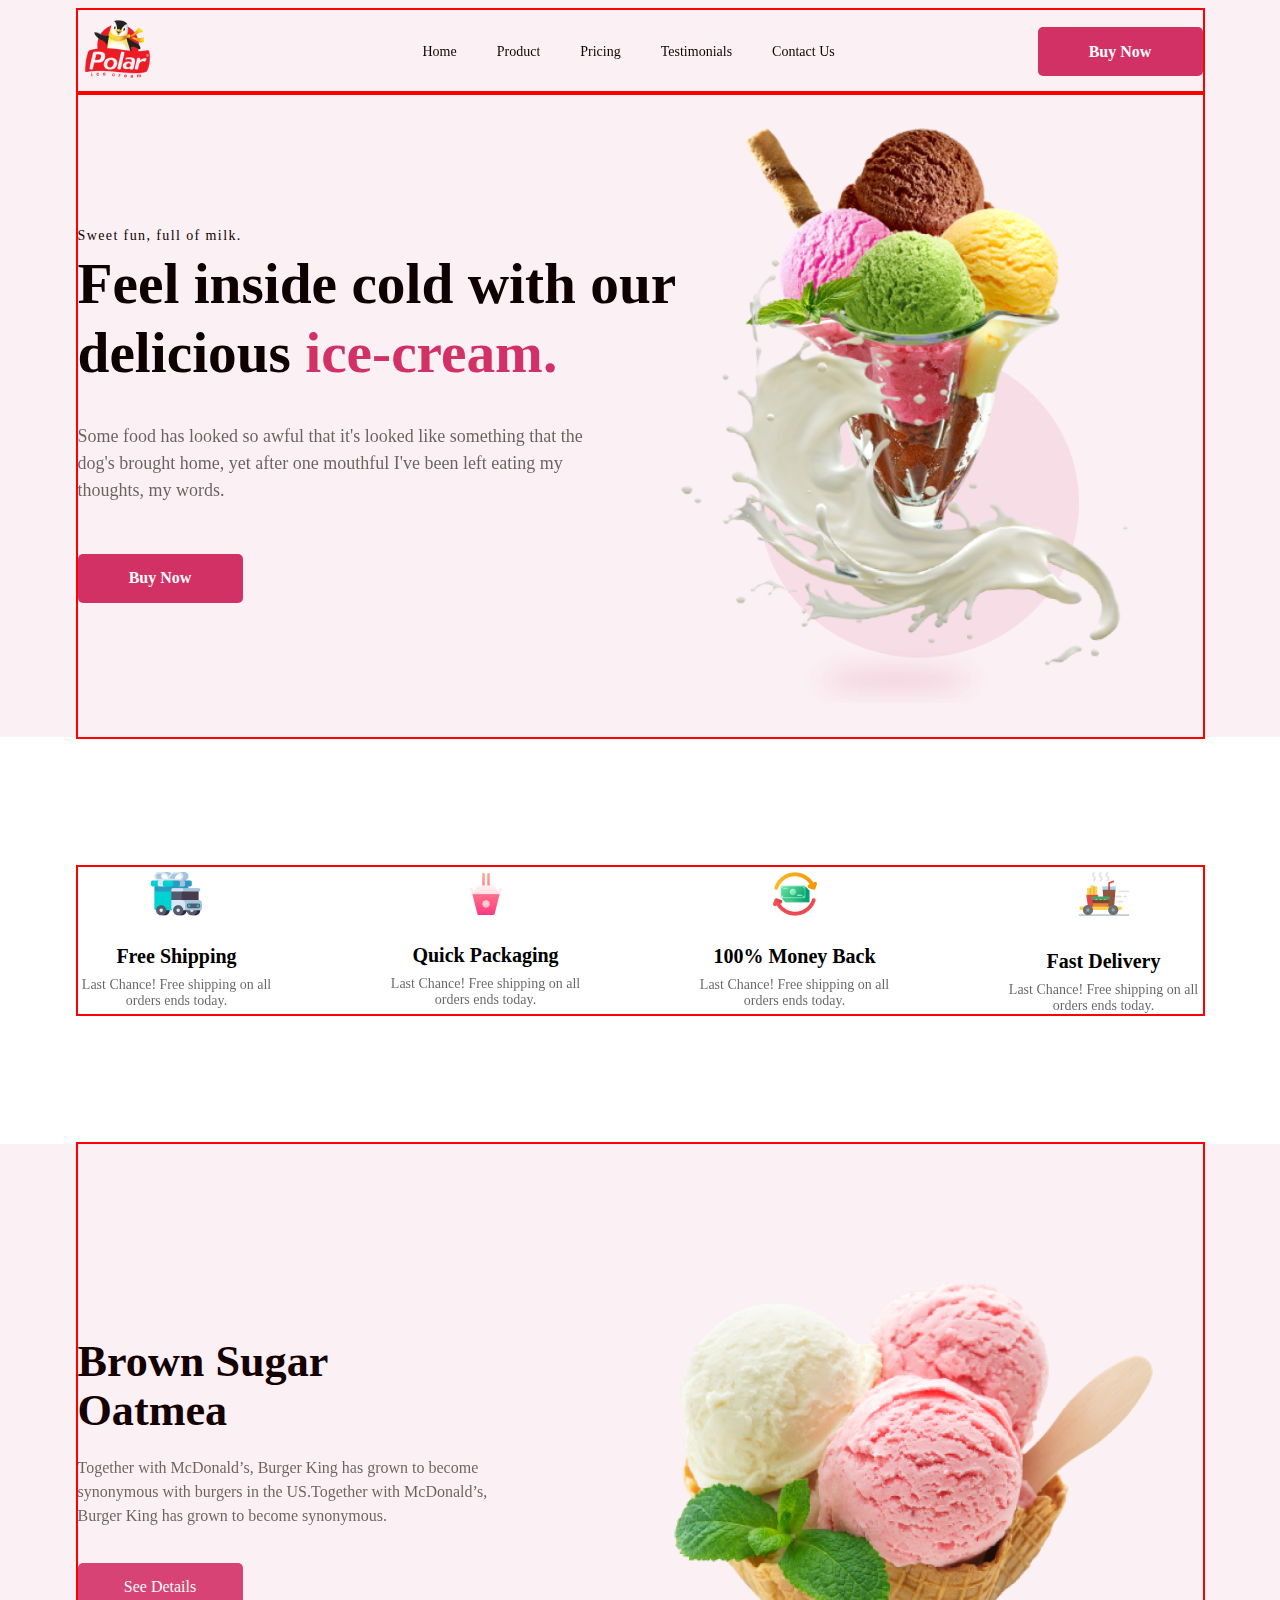
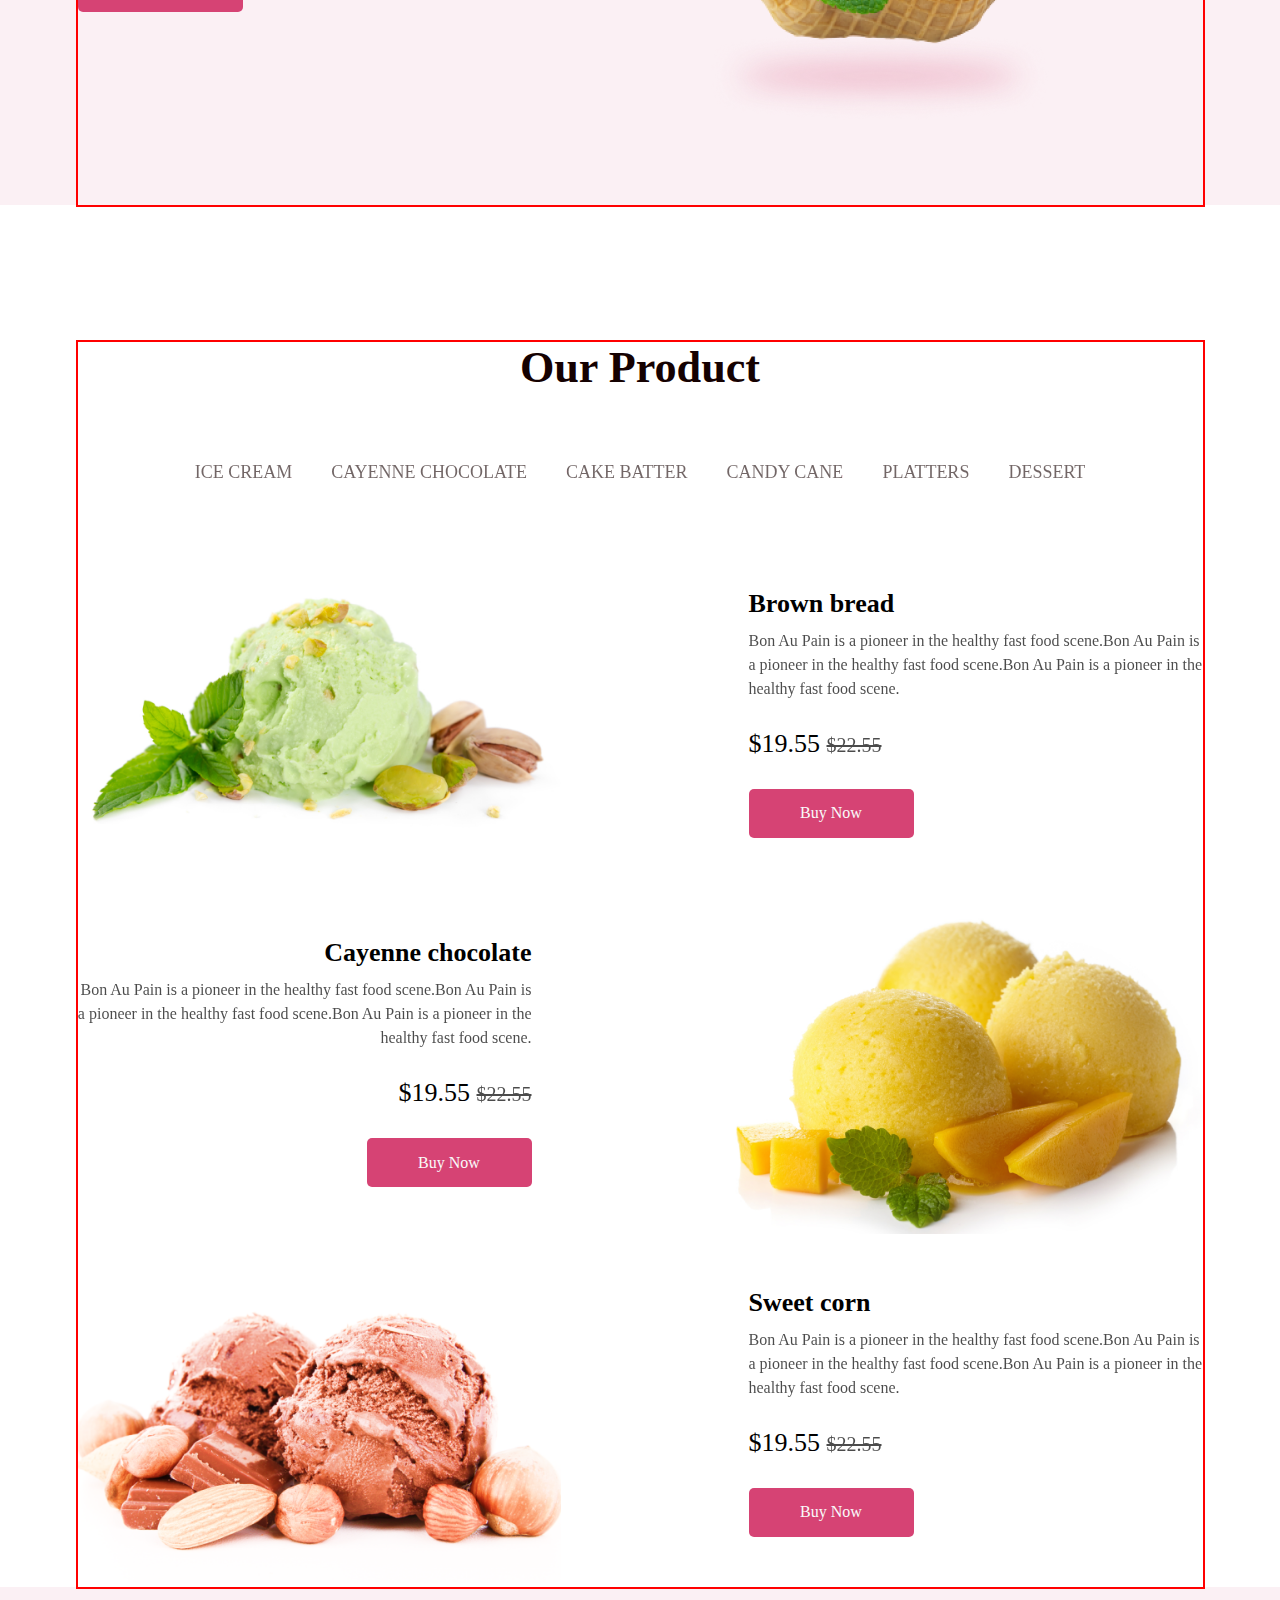
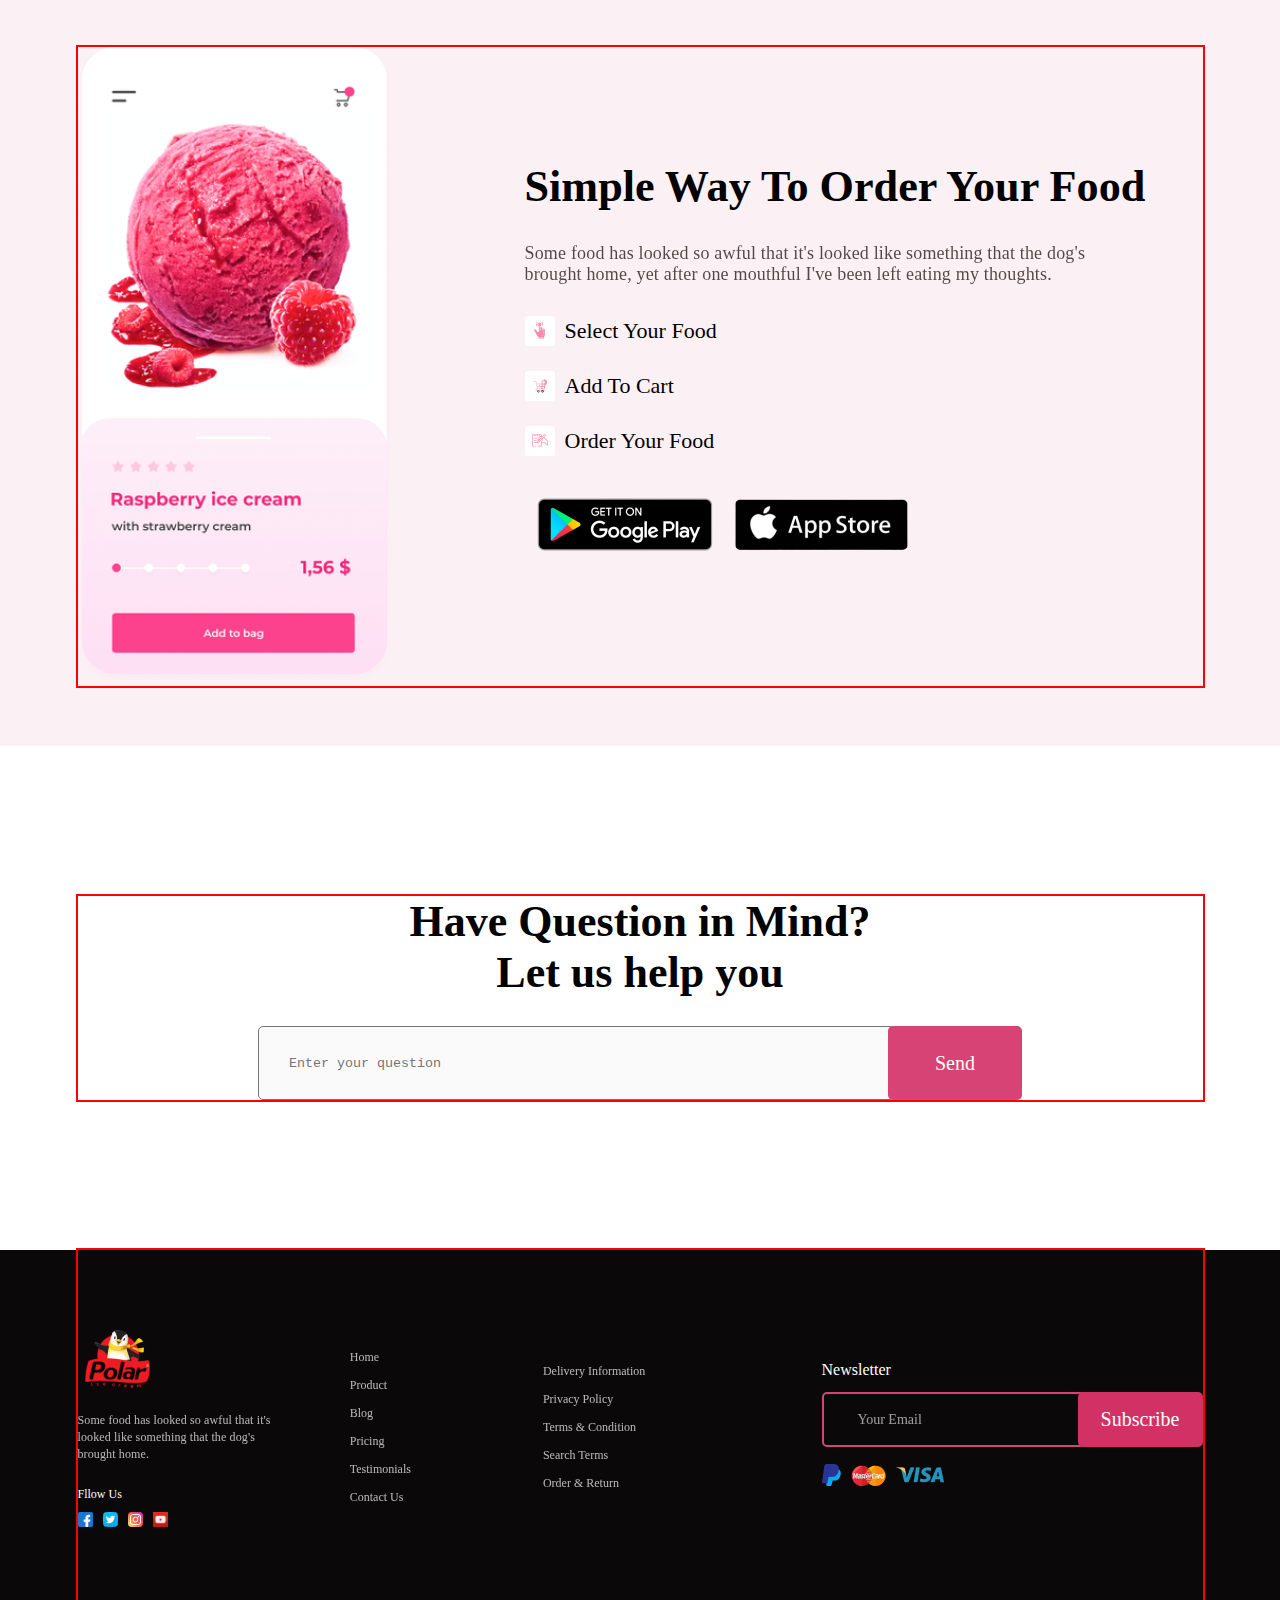
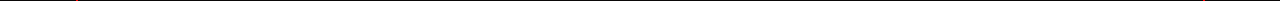
==== commit be32d545: "done page" ====
--- a/index.html
+++ b/index.html
@@ -183,7 +183,7 @@
               </div>
             </li>
             <li class="products-selected-item">
-              <div class="products-selected-desc">
+              <div class="products-selected-desc right">
                 <h3 class="products-selected-desc-title">Cayenne chocolate</h3>
                 <p class="products-selected-desc-spec">
                   Bon Au Pain is a pioneer in the healthy fast food scene.Bon Au
@@ -288,27 +288,27 @@
       </section>
 
       <section class="question">
-        <div class="container">
+        <div class="container question-container">
           <h2 class="question-title">Have Question in Mind? Let us help you</h2>
-          <form action="">
-            <textarea
+          <form action="" class="question-form">
+            <textarea class="question-textarea"
               name="userQuestion"
               rows="1"
               cols="50"
               placeholder="Enter your question"
             ></textarea>
-            <button type="submit">Send</button>
+            <button class="question-btn" type="submit">Send</button>
           </form>
         </div>
       </section>
     </main>
 
-    <footer>
-      <div class="container">
+    <footer class="footer">
+      <div class="container footer-container">
         <div class="footer-logo">
           <a href="./index.html" class="header-logo link"
             ><span class="footer-logo-span"
-              ><img class="nav__logo" src="./images/logo.png" alt="logo"
+              ><img class="nav__logo" src="./images/logo.png" alt="logo" width="79px"
             /></span>
           </a>
           <p class="footer-logo-text">
@@ -322,7 +322,7 @@
                 href="https://www.facebook.com/baskinrobbins"
                 class="footer-soc-media-link"
                 target="_blank"
-                ><img src="./images/facebook 1.png" alt="facebook"
+                ><img src="./images/facebook 1.png" alt="facebook" width="15px"
               /></a>
             </li>
             <li class="footer-soc-media-item">
@@ -330,7 +330,7 @@
                 href="https://twitter.com/BaskinRobbins"
                 class="footer-soc-media-link"
                 target="_blank"
-                ><img src="./images/twitter 1.png" alt="twitter"
+                ><img src="./images/twitter 1.png" alt="twitter" width="15px"
               /></a>
             </li>
             <li class="footer-soc-media-item">
@@ -338,7 +338,7 @@
                 href="https://www.instagram.com/baskinrobbins"
                 class="footer-soc-media-link"
                 target="_blank"
-                ><img src="./images/instagram 1.png" alt="instagram"
+                ><img src="./images/instagram 1.png" alt="instagram" width="15px"
               /></a>
             </li>
             <li class="footer-soc-media-item">
@@ -346,33 +346,34 @@
                 href="https://www.youtube.com/user/BaskinRobbinsFan"
                 class="footer-soc-media-link"
                 target="_blank"
-                ><img src="./images/youtube.png" alt="youtube"
-              /></a>
-            </li>
-          </ul>
-        </div>
+                ><img src="./images/youtube.png" alt="youtube" width="15px"
+              /></a>
+            </li>
+          </ul>
+        </div>
+
         <div class="footer-nav">
           <ul class="footer-nav-list list">
-            <li class="footer-nav-item"><a href="">Home</a></li>
-            <li class="footer-nav-item"><a href="">Product</a></li>
-            <li class="footer-nav-item"><a href="">Blog</a></li>
-            <li class="footer-nav-item"><a href="">Pricing</a></li>
-            <li class="footer-nav-item"><a href="">Testimonials</a></li>
-            <li class="footer-nav-item"><a href="">Contact Us</a></li>
+            <li class="footer-nav-item"><a class="footer-nav-link" href="">Home</a></li>
+            <li class="footer-nav-item"><a class="footer-nav-link" href="">Product</a></li>
+            <li class="footer-nav-item"><a class="footer-nav-link" href="">Blog</a></li>
+            <li class="footer-nav-item"><a class="footer-nav-link" href="">Pricing</a></li>
+            <li class="footer-nav-item"><a class="footer-nav-link" href="">Testimonials</a></li>
+            <li class="footer-nav-item"><a class="footer-nav-link" href="">Contact Us</a></li>
           </ul>
           <ul class="footer-nav-list list">
-            <li class="footer-nav-item"><a href="">Delivery Information</a></li>
-            <li class="footer-nav-item"><a href="">Privacy Policy</a></li>
-            <li class="footer-nav-item"><a href="">Terms & Condition</a></li>
-            <li class="footer-nav-item"><a href="">Search Terms</a></li>
-            <li class="footer-nav-item"><a href="">Order & Return</a></li>
+            <li class="footer-nav-item"><a class="footer-nav-link" href="">Delivery Information</a></li>
+            <li class="footer-nav-item"><a class="footer-nav-link" href="">Privacy Policy</a></li>
+            <li class="footer-nav-item"><a class="footer-nav-link" href="">Terms & Condition</a></li>
+            <li class="footer-nav-item"><a class="footer-nav-link" href="">Search Terms</a></li>
+            <li class="footer-nav-item"><a class="footer-nav-link" href="">Order & Return</a></li>
           </ul>
         </div>
         <div class="footer-info">
           <h3 class="footer-info-title">Newsletter</h3>
-          <form>
-            <input type="email" placeholder="Your Email" />
-            <button type="submit">Subscribe</button>
+          <form class="footer-info-form">
+            <input class="footer-info-input" type="email" placeholder="Your Email" />
+            <button class="footer-info-btn" type="submit">Subscribe</button>
           </form>
           <ul class="footer-info-list list">
             <li class="footer-info-item">
--- a/styles.css
+++ b/styles.css
@@ -75,11 +75,45 @@
   font-style: normal;
   font-weight: 400;
   line-height: normal;
+
+  background-image: linear-gradient(
+    to right,
+    #d23166,
+    #d23166 50%,
+    rgb(21, 1, 1) 50%
+  );
+  background-size: 200% 100%;
+  background-position: -100%;
+  display: inline-block;
+  padding: 5px 0;
+  position: relative;
+  -webkit-background-clip: text;
+  -webkit-text-fill-color: transparent;
+  transition: all 0.3s ease-in-out;
+}
+
+.header-nav-link::before{
+  content: '';
+  background: #d23166;
+  display: block;
+  position: absolute;
+  bottom: -3px;
+  left: 0;
+  width: 0;
+  height: 3px;
+  transition: all 0.3s ease-in-out;
 }
 
 .header-nav-link:hover,
 .header-nav-link:focus {
-  color: #d23166;
+  /* color: #d23166; */
+  /* box-shadow: inset 100px 0 0 0 #d23166;
+  color: white; */
+  background-position: 0;
+}
+
+.header-nav-link:hover::before{
+  width: 100%;
 }
 
 .header-btn {
@@ -94,6 +128,11 @@
   font-style: normal;
   font-weight: 700;
   line-height: normal;
+}
+
+.header-btn:hover{
+  box-shadow: inset 100px 0 0 0 #d23166;
+  
 }
 
 /*------------ HERO ---------*/
@@ -291,6 +330,46 @@
   font-style: normal;
   font-weight: 500;
   line-height: normal;
+
+  
+  background-image: linear-gradient(
+    to right,
+    #d23166,
+    #d23166 50%,
+    rgb(21, 1, 1) 50%
+  );
+  background-size: 200% 100%;
+  background-position: -100%;
+  display: inline-block;
+  padding: 5px 0;
+  position: relative;
+  -webkit-background-clip: text;
+  -webkit-text-fill-color: transparent;
+  transition: all 0.3s ease-in-out;
+}
+
+.products-names-link::before{
+  content: '';
+  background: #d23166;
+  display: block;
+  position: absolute;
+  bottom: -3px;
+  left: 0;
+  width: 0;
+  height: 3px;
+  transition: all 0.3s ease-in-out;
+}
+
+.products-names-link:hover,
+.products-names-link:focus {
+  /* color: #d23166; */
+  /* box-shadow: inset 100px 0 0 0 #d23166;
+  color: white; */
+  background-position: 0;
+}
+
+.products-names-link:hover::before{
+  width: 100%;
 }
 
 .products-selected-item {
@@ -301,6 +380,10 @@
 
 .products-selected-desc {
   width: 454px;
+}
+
+.products-selected-desc:nth-child(1) {
+  text-align: right;
 }
 
 .products-selected-desc-title {
@@ -422,13 +505,193 @@
   justify-content: center;
 }
 
-.download-app-list{
+.download-app-list {
   display: flex;
   align-items: center;
   gap: 10px;
 }
 
-/*------------ HEADER ---------*/
-/*------------ HEADER ---------*/
-/*------------ HEADER ---------*/
-/*------------ HEADER ---------*/
+/*------------ QUESTION ---------*/
+
+.question {
+  padding-top: 150px;
+  padding-bottom: 150px;
+}
+
+.question-container {
+  display: flex;
+  flex-direction: column;
+  align-items: center;
+}
+
+.question-title {
+  width: 522px;
+  color: #000;
+  text-align: center;
+  font-family: Roboto;
+  font-size: 44px;
+  font-style: normal;
+  font-weight: bolt;
+  line-height: normal;
+  margin-bottom: 28px;
+}
+
+.question-form {
+  display: flex;
+  align-items: center;
+}
+
+.question-textarea {
+  width: 637px;
+  height: 74px;
+  border-radius: 5px;
+  background: #fafafa;
+  resize: none;
+  box-sizing: border-box; /* Учитывает границы и отступы в расчете ширины и высоты */
+  padding-left: 30px;
+  padding-top: 29px;
+}
+
+.question-btn {
+  width: 134px;
+  height: 74px;
+  border-radius: 5px;
+  background: #d64374;
+
+  color: #fff;
+  font-family: Roboto;
+  font-size: 20px;
+  font-style: normal;
+  font-weight: 500;
+  line-height: normal;
+  margin-left: -7px;
+}
+
+/*------------ FOOTER ---------*/
+
+.footer {
+  background-color: #0a0808;
+}
+
+.footer-container {
+  display: flex;
+  align-items: center;
+  justify-content: space-between;
+  padding-bottom: 70px;
+  padding-top: 70px;
+}
+
+.footer-logo-text {
+  width: 207px;
+  color: #fff;
+  opacity: 0.7;
+  font-family: Roboto;
+  font-size: 12px;
+  font-style: normal;
+  font-weight: 400;
+  line-height: 139.687%; /* 16.762px */
+  letter-spacing: 0.12px;
+  margin-top: 9px;
+  margin-bottom: 25px;
+}
+
+.footer-links-title {
+  color: #fff;
+  font-family: Roboto;
+  font-size: 12px;
+  font-style: normal;
+  font-weight: 500;
+  line-height: normal;
+}
+
+.footer-soc-media-list {
+  display: flex;
+  align-items: center;
+  gap: 10px;
+  margin-top: 10px;
+}
+
+.footer-nav {
+  display: flex;
+  align-items: center;
+  gap: 132px;
+  margin-left: 40px;
+  margin-right: 151px;
+}
+
+.footer-nav-list {
+  display: flex;
+  flex-direction: column;
+  gap: 10px;
+}
+
+.footer-nav-link {
+  color: #fff;
+  opacity: 0.7;
+  font-family: Roboto;
+  font-size: 12px;
+  font-style: normal;
+  font-weight: 400;
+  line-height: normal;
+}
+
+.footer-info-title {
+  color: #fff;
+  font-family: Roboto;
+  font-size: 16px;
+  font-style: normal;
+  font-weight: 500;
+  line-height: normal;
+  margin-bottom: 13px;
+}
+
+.footer-info-list {
+  display: flex;
+  align-items: center;
+  gap: 10px;
+  margin-top: 17px;
+}
+
+.footer-info-form{
+  display: flex;
+  align-items: center;
+}
+
+.footer-info-input {
+  width: 263px;
+  height: 55px;
+  border-radius: 5px;
+  border: 2px solid #d64374;
+  background-color: #0a0808;
+  box-sizing: border-box;
+}
+
+.footer-info-input::placeholder {
+  color: #fff;
+  opacity: 0.6;
+  font-family: Roboto;
+  font-size: 14px;
+  font-style: normal;
+  font-weight: 400;
+  line-height: normal;
+  padding-left: 32px;
+  padding-top: 20px;
+}
+
+.footer-info-btn {
+  border-radius: 5px;
+  background: #d23166;
+  width: 125px;
+  height: 55px;
+  box-sizing: border-box;
+
+  color: #fff;
+  font-family: Roboto;
+  font-size: 20px;
+  font-style: normal;
+  font-weight: 500;
+  line-height: normal;
+  padding: 0;
+  margin-left: -7px;
+}
+
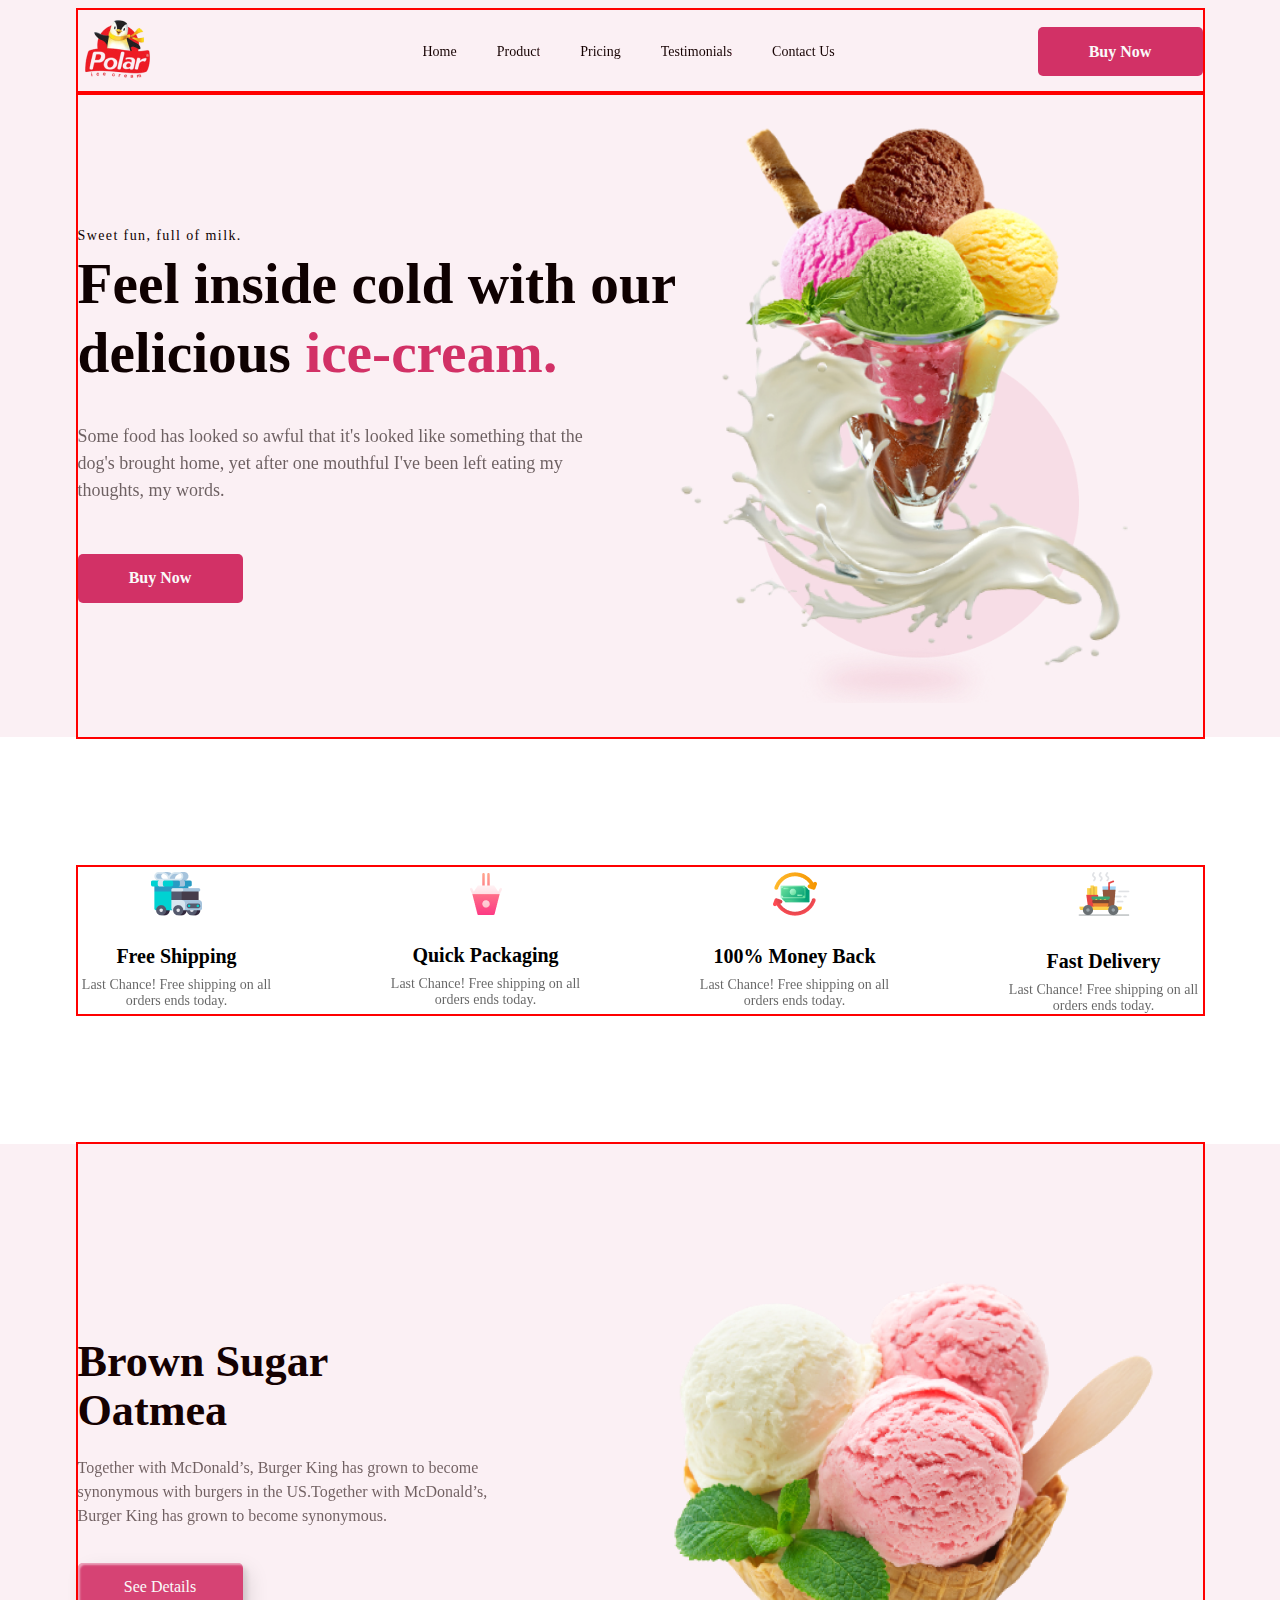
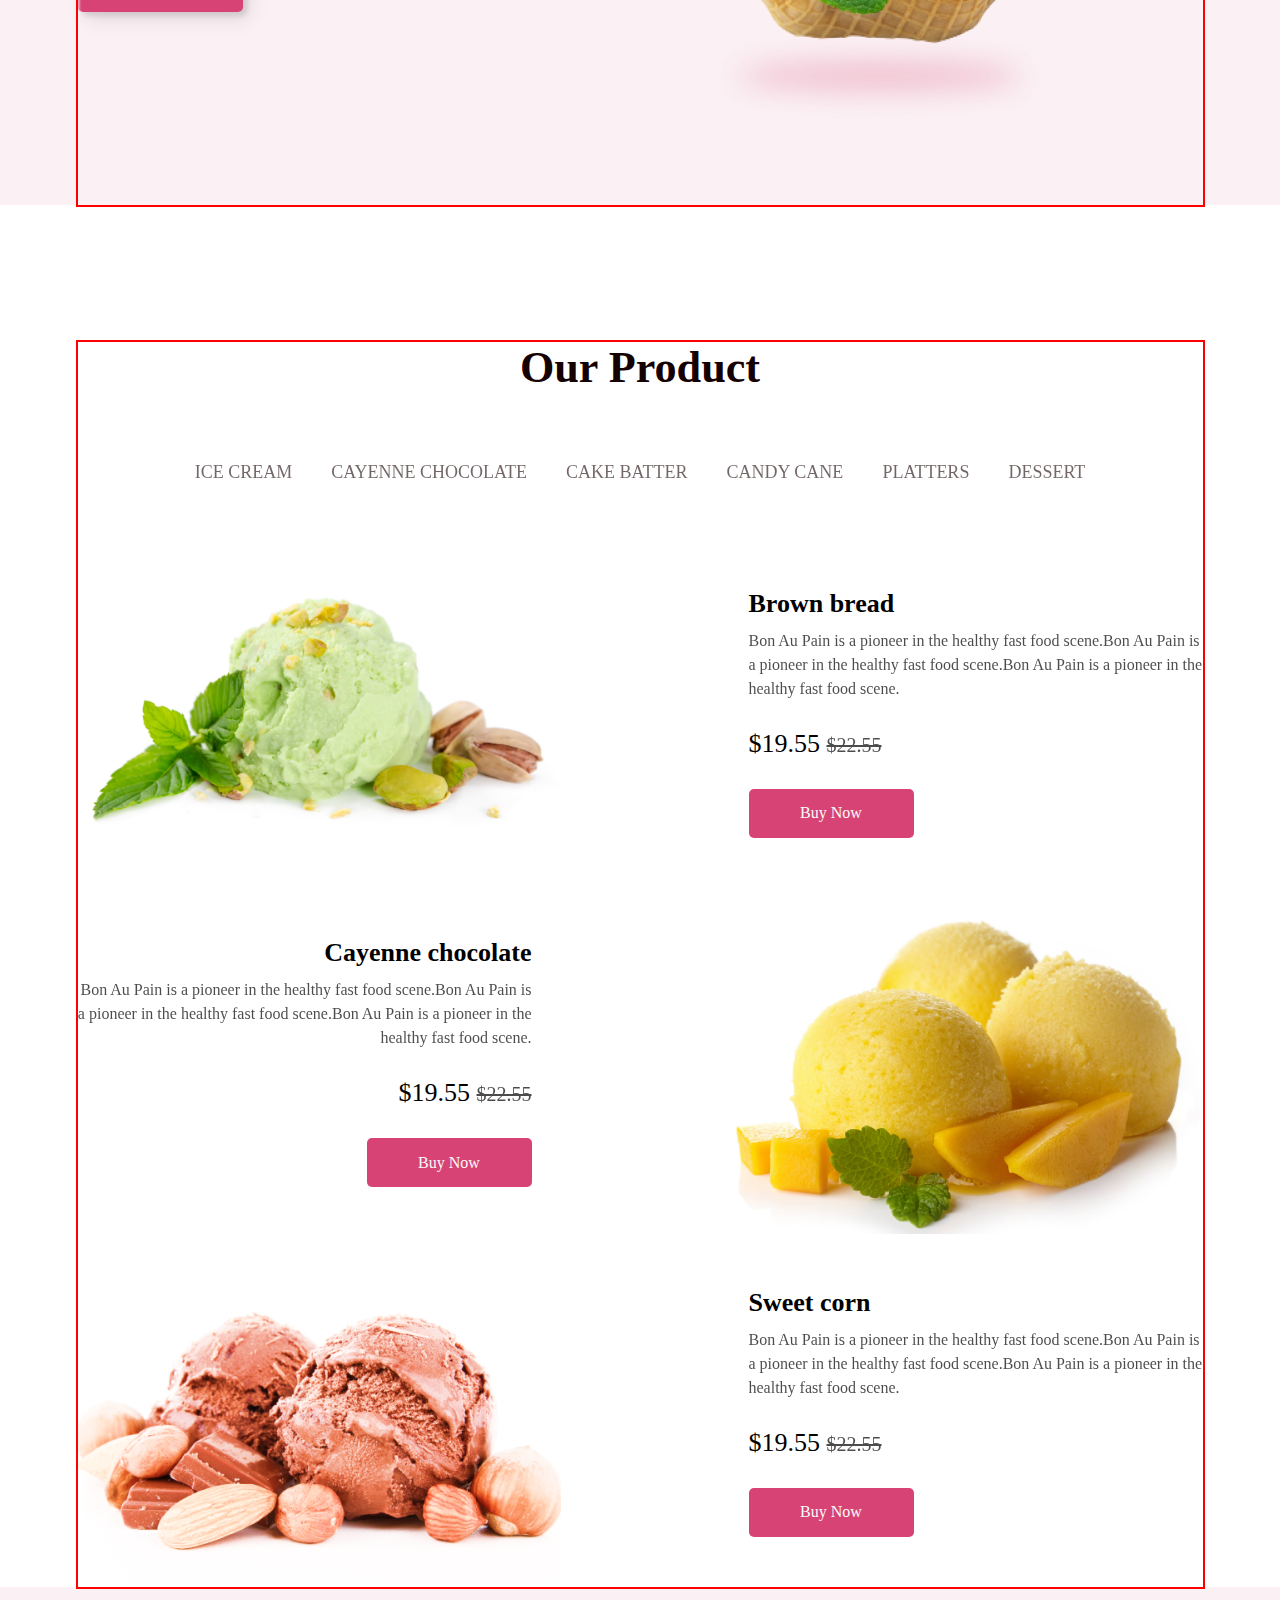
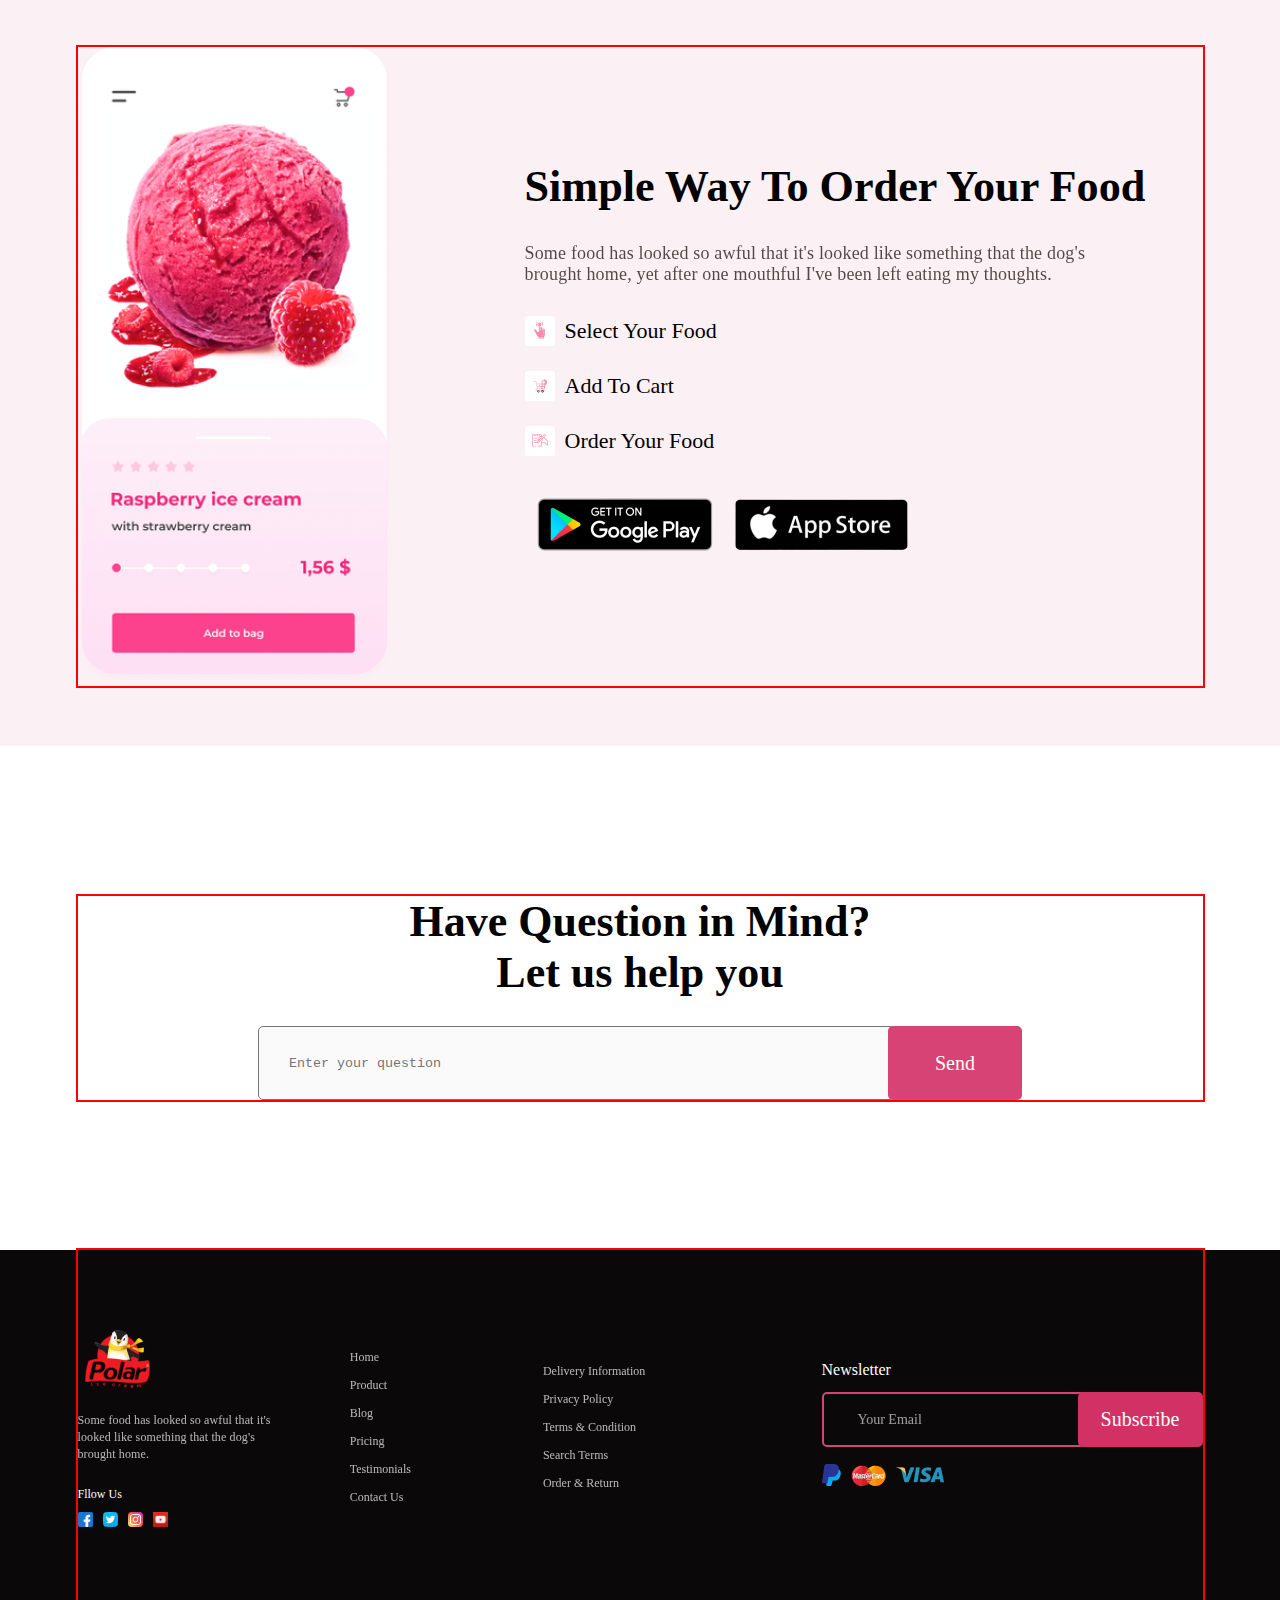
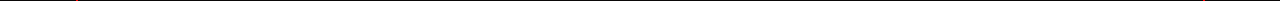
==== commit 35e20f16: "add animation" ====
--- a/index.html
+++ b/index.html
@@ -5,6 +5,8 @@
     <meta name="viewport" content="width=device-width, initial-scale=1.0" />
     <title>Document</title>
     <link rel="stylesheet" href="./styles.css" />
+    <link rel="stylesheet" href="./animation-btn.css">
+    <link rel="stylesheet" href="./animation-img.css">
   </head>
   <body>
     <header class="header">
@@ -125,10 +127,10 @@
               synonymous with burgers in the US.Together with McDonald’s, Burger
               King has grown to become synonymous.
             </p>
-            <button class="details-btn" type="button">See Details</button>
+            <button class="btn details-btn" type="button"><span>See Details</span></button>
           </div>
           <div class="details-cont-img">
-            <img src="./images/ice-cream-details.png" alt="" />
+            <img class="details-img" src="./images/ice-cream-details.png" alt="" />
           </div>
         </div>
       </section>
--- a/styles.css
+++ b/styles.css
@@ -283,7 +283,7 @@
   margin-bottom: 35px;
 }
 
-.details-btn {
+/* .details-btn {
   width: 165px;
   height: 49.135px;
   border-radius: 5px;
@@ -295,7 +295,9 @@
   font-style: normal;
   font-weight: 500;
   line-height: normal;
-}
+} */
+
+
 
 /*------------ PRODUCTS ---------*/
 
--- a/animation-btn.css
+++ b/animation-btn.css
@@ -0,0 +1,71 @@
+.details-btn {
+  width: 165px;
+  height: 49px;
+  border-radius: 5px;
+  background: #d64374;
+
+  color: #fafafa;
+  font-family: Roboto;
+  font-size: 16px;
+  font-style: normal;
+  font-weight: 500;
+  line-height: normal;
+
+  transition: all 0.3s ease;
+  position: relative;
+  display: inline-block;
+  outline: none;
+  box-shadow: inset 2px 2px 2px 0px rgba(255, 255, 255, 0.5),
+    7px 7px 20px 0px rgba(0, 0, 0, 0.1), 4px 4px 5px 0px rgba(0, 0, 0, 0.1);
+}
+
+/* .details-btn {
+  width: 130px;
+  height: 40px;
+  color: #fff;
+  border-radius: 5px;
+  padding: 10px 25px;
+  font-family: "Lato", sans-serif;
+  font-weight: 500;
+  background: transparent;
+  cursor: pointer;
+  transition: all 0.3s ease;
+  position: relative;
+  display: inline-block;
+  box-shadow: inset 2px 2px 2px 0px rgba(255, 255, 255, 0.5),
+    7px 7px 20px 0px rgba(0, 0, 0, 0.1), 4px 4px 5px 0px rgba(0, 0, 0, 0.1);
+  outline: none;
+} */
+
+.details-btn:after {
+  position: absolute;
+  border-radius: 5px;
+
+  content: "";
+  width: 0;
+  height: 100%;
+  top: 0;
+  left: 0;
+  direction: rtl;
+  z-index: -1;
+  box-shadow: -7px -7px 20px 0px #fcc1d1, -4px -4px 5px 0px #fcc1d1,
+    7px 7px 20px 0px #850026, 4px 4px 5px 0px #850026;
+  transition: all 0.3s ease;
+}
+.details-btn:hover {
+  color: #000;
+  border-radius: 5px;
+
+}
+.details-btn:hover:after {
+  left: auto;
+  right: 0;
+  width: 100%;
+  border-radius: 5px;
+
+}
+.details-btn:active {
+  top: 2px;
+  border-radius: 5px;
+
+}
--- a/animation-img.css
+++ b/animation-img.css
@@ -0,0 +1,34 @@
+.details-img{
+  -webkit-animation: pulsing 2s infinite;
+  animation: pulsing 2s infinite;
+}
+
+@-webkit-keyframes pulsing {
+  0% {
+    -webkit-transform: scale(0.5, 0.5);
+    transform: scale(0.5, 0.5)
+  }
+  50% {
+    -webkit-transform: scale(1.0, 1.0);
+    transform: scale(1.0, 1.0);
+  }
+  100% {
+    -webkit-transform: scale(0.5, 0.5);
+    transform: scale(0.5, 0.5);
+  }
+}
+
+@keyframes pulsing {
+  0% {
+    -webkit-transform: scale(0.5, 0.5);
+    transform: scale(0.5, 0.5)
+  }
+  50% {
+    -webkit-transform: scale(1.0, 1.0);
+    transform: scale(1.0, 1.0);
+  }
+  100% {
+    -webkit-transform: scale(0.5, 0.5);
+    transform: scale(0.5, 0.5);
+  }
+}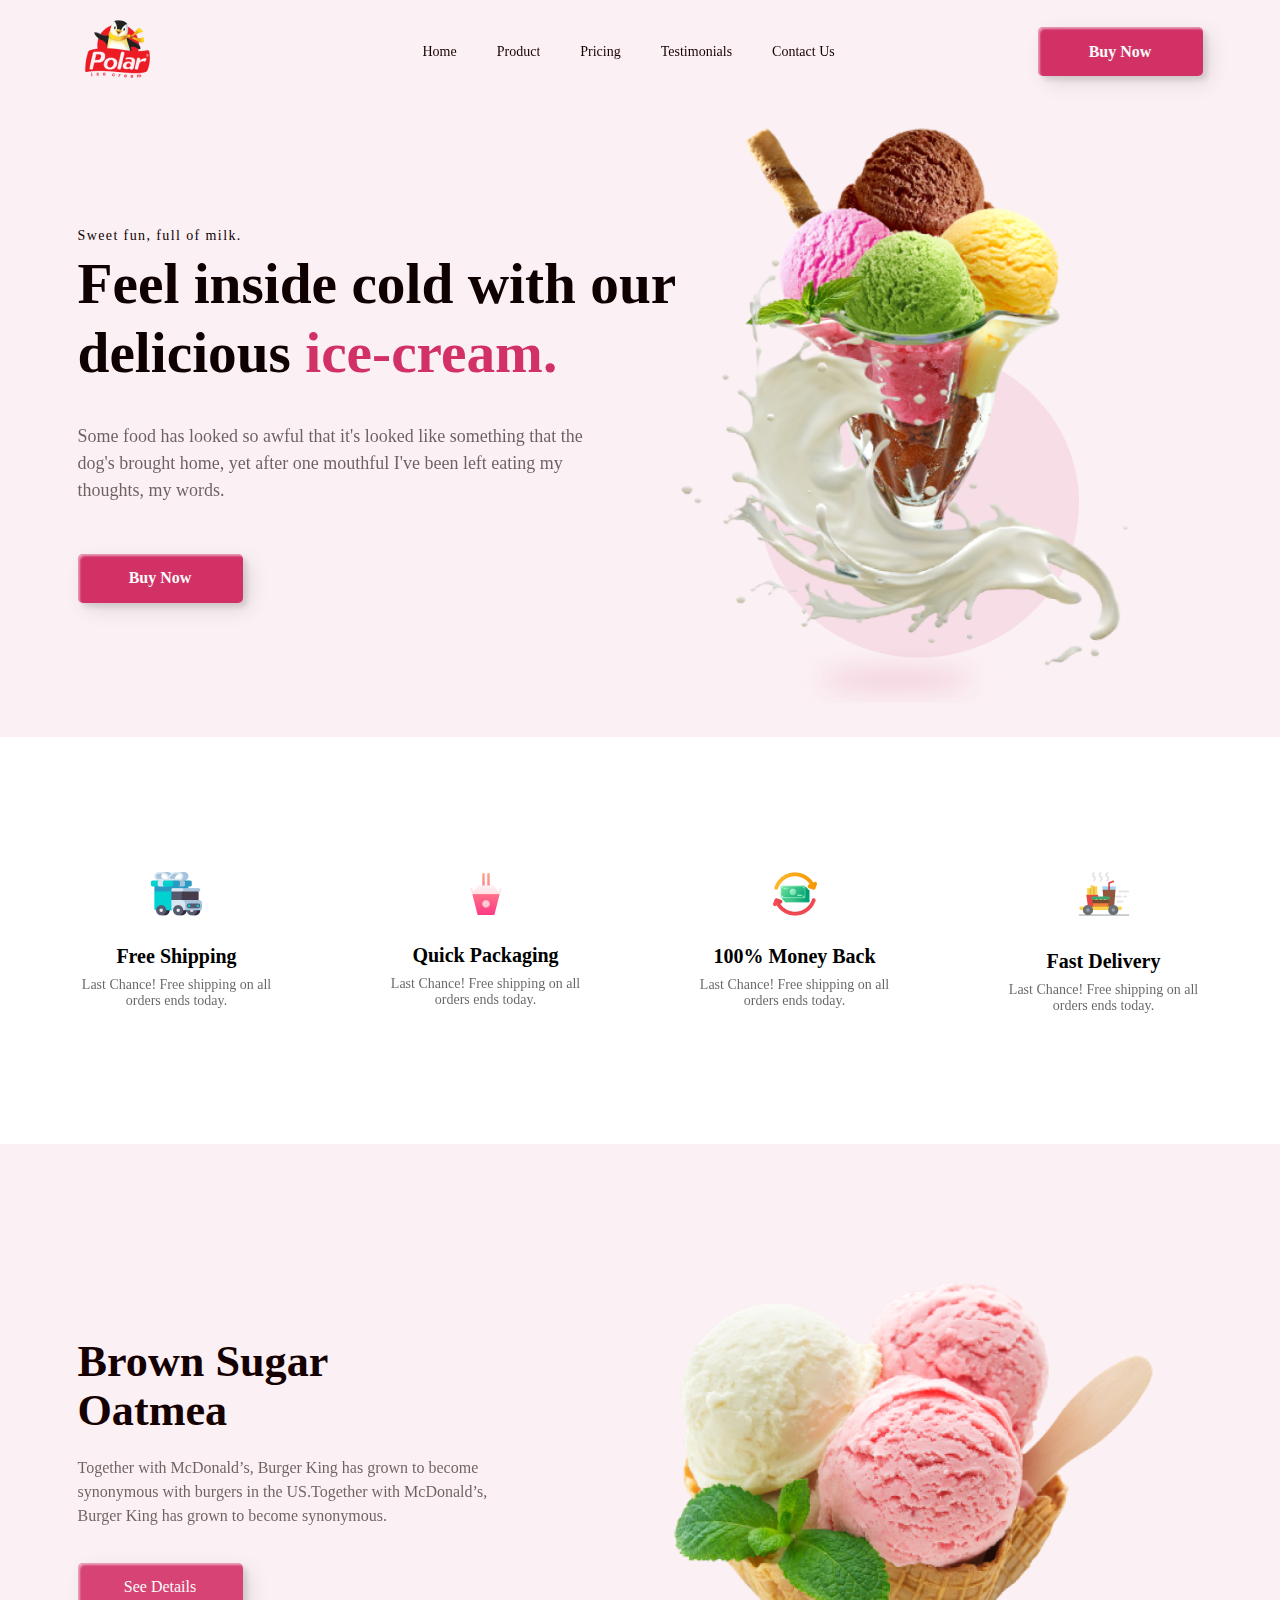
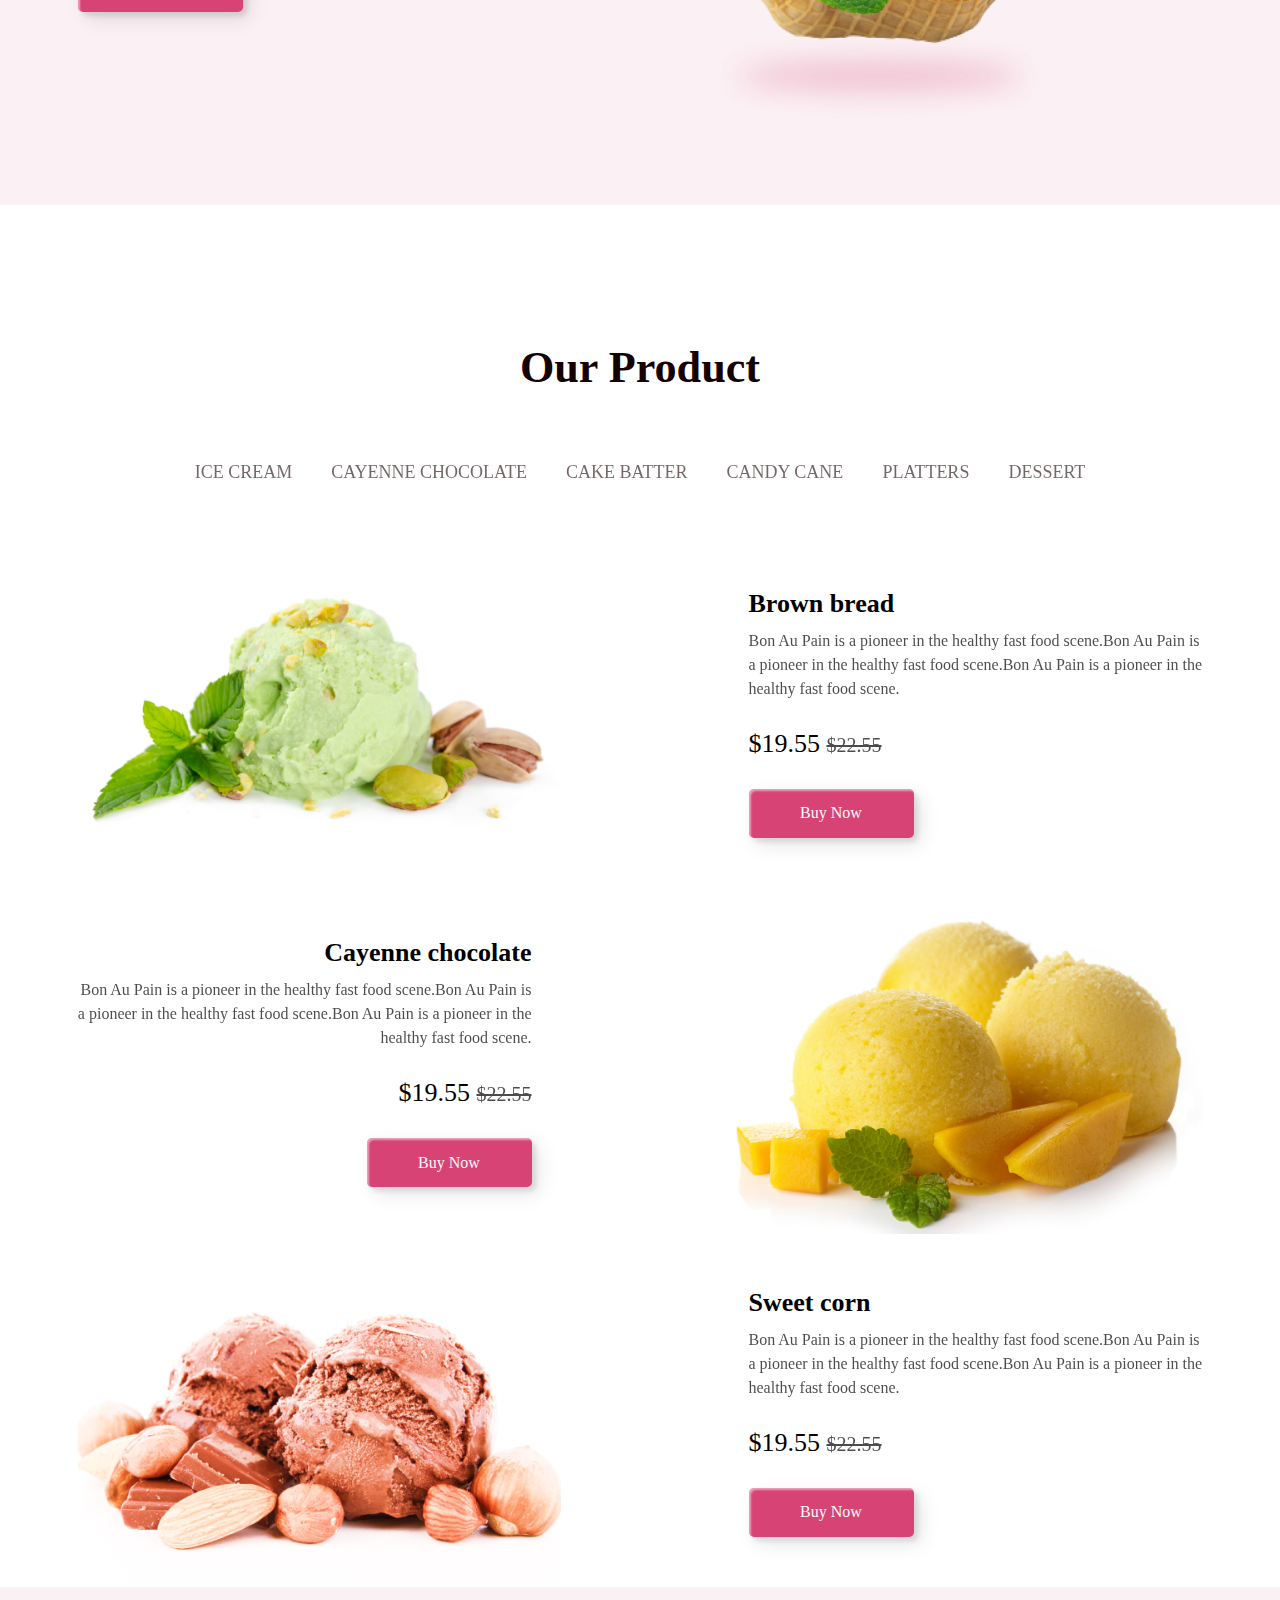
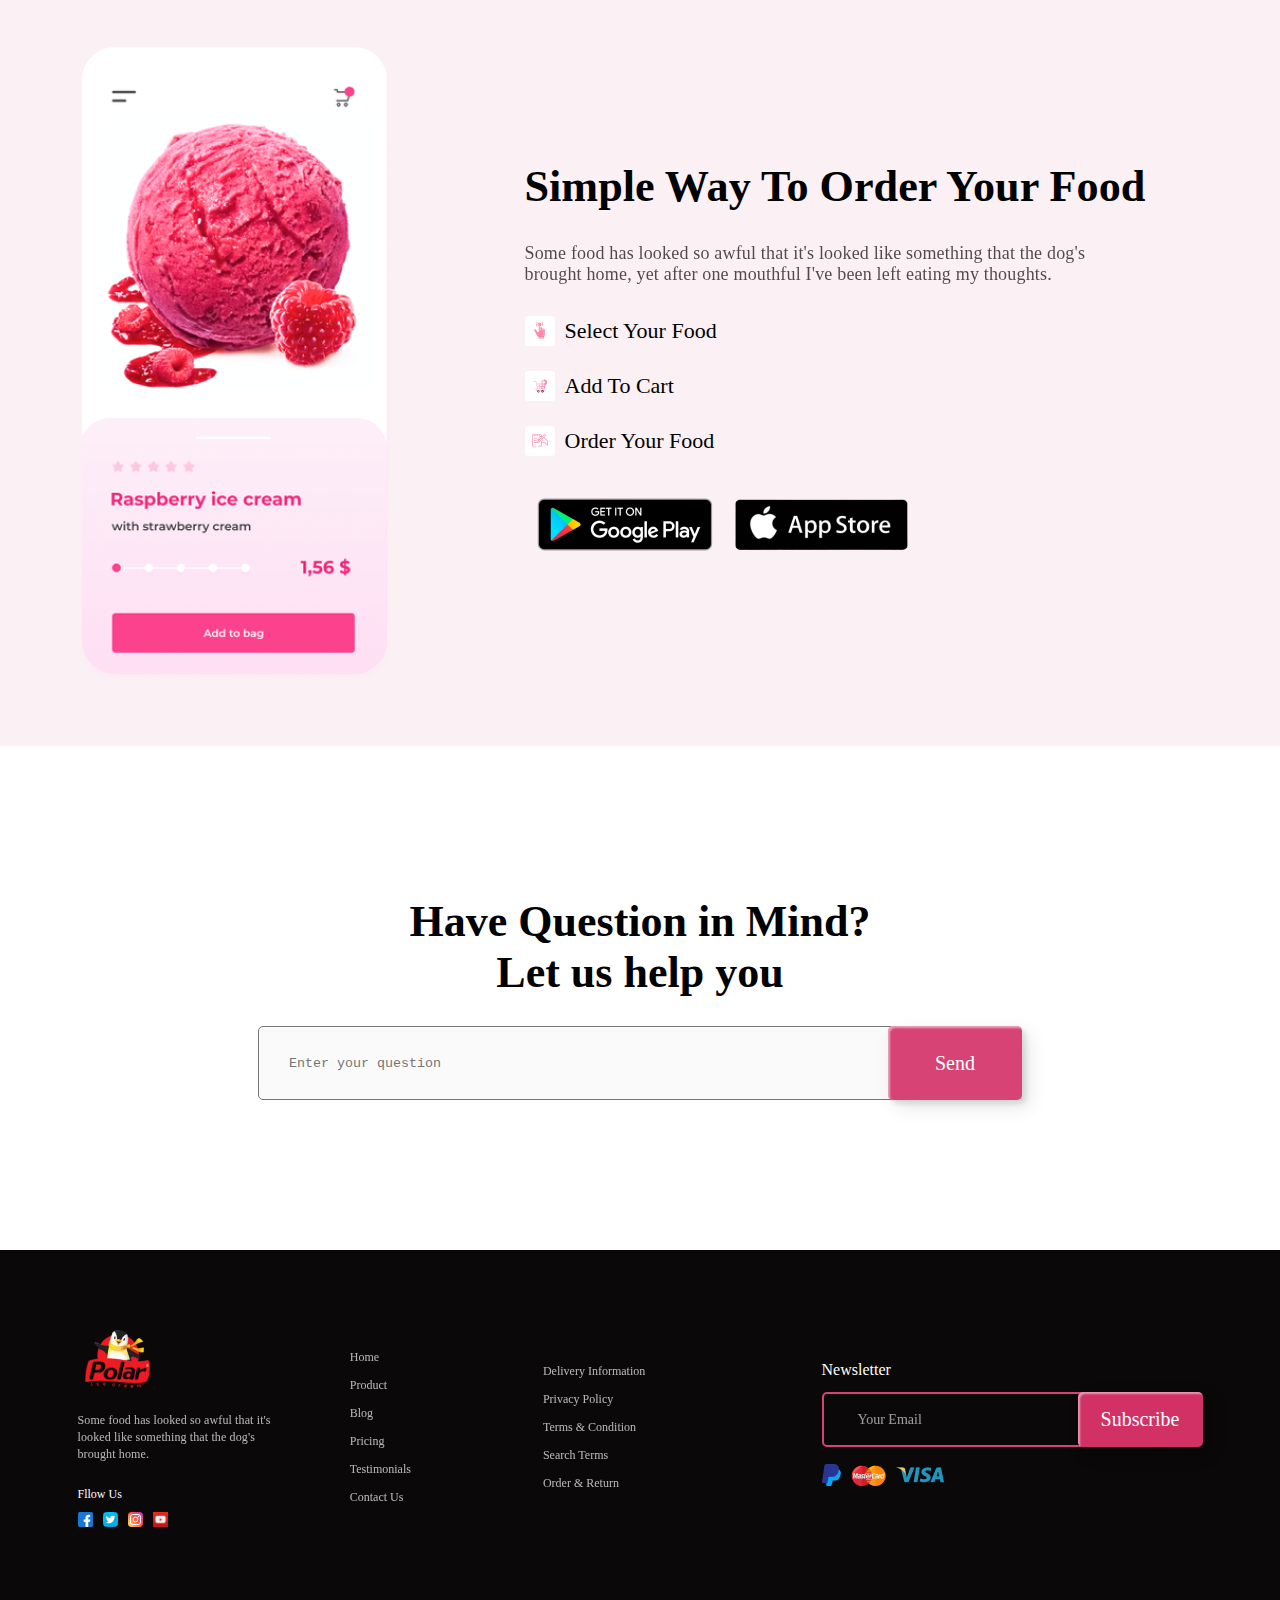
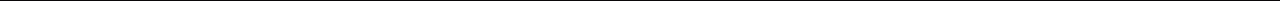
==== commit ae3a918c: "done animation" ====
--- a/index.html
+++ b/index.html
@@ -37,7 +37,7 @@
           </ul>
         </nav>
 
-        <button class="header-btn" type="button">Buy Now</button>
+        <button class="header-btn btn" type="button">Buy Now</button>
       </div>
     </header>
 
@@ -54,7 +54,7 @@
               the dog's brought home, yet after one mouthful I've been left
               eating my thoughts, my words.
             </p>
-            <button class="hero-btn" type="button">Buy Now</button>
+            <button class="hero-btn btn" type="button">Buy Now</button>
           </div>
 
           <div class="hero-cont-img">
@@ -179,7 +179,7 @@
                 <p class="products-selected-desc-price">
                   $19.55 <span>$22.55</span>
                 </p>
-                <button type="button" class="products-selected-btn">
+                <button type="button" class="products-selected-btn btn">
                   Buy Now
                 </button>
               </div>
@@ -193,7 +193,7 @@
                   is a pioneer in the healthy fast food scene.
                 </p>
                 <p class="products-selected-desc-price">$19.55 <span>$22.55</span></p>
-                <button type="button" class="products-selected-btn">
+                <button type="button" class="products-selected-btn btn">
                   Buy Now
                 </button>
               </div>
@@ -221,7 +221,7 @@
                   is a pioneer in the healthy fast food scene.
                 </p>
                 <p class="products-selected-desc-price">$19.55 <span>$22.55</span></p>
-                <button type="button" class="products-selected-btn">
+                <button type="button btn" class="products-selected-btn btn">
                   Buy Now
                 </button>
               </div>
@@ -292,14 +292,14 @@
       <section class="question">
         <div class="container question-container">
           <h2 class="question-title">Have Question in Mind? Let us help you</h2>
-          <form action="" class="question-form">
+          <form action="./thanks.html" class="question-form">
             <textarea class="question-textarea"
               name="userQuestion"
               rows="1"
               cols="50"
               placeholder="Enter your question"
             ></textarea>
-            <button class="question-btn" type="submit">Send</button>
+            <button class="question-btn btn" type="submit">Send</button>
           </form>
         </div>
       </section>
@@ -373,9 +373,9 @@
         </div>
         <div class="footer-info">
           <h3 class="footer-info-title">Newsletter</h3>
-          <form class="footer-info-form">
+          <form action="./thanks.html" class="footer-info-form">
             <input class="footer-info-input" type="email" placeholder="Your Email" />
-            <button class="footer-info-btn" type="submit">Subscribe</button>
+            <button class="footer-info-btn btn" type="submit">Subscribe</button>
           </form>
           <ul class="footer-info-list list">
             <li class="footer-info-item">
--- a/styles.css
+++ b/styles.css
@@ -33,7 +33,7 @@
 
 .container {
   width: 1125px;
-  outline: 2px solid red;
+  /* outline: 2px solid red; */
   margin-left: auto;
   margin-right: auto;
   /* background-color: #69ad25; */
@@ -130,10 +130,9 @@
   line-height: normal;
 }
 
-.header-btn:hover{
+/* .header-btn:hover{
   box-shadow: inset 100px 0 0 0 #d23166;
-  
-}
+} */
 
 /*------------ HERO ---------*/
 
@@ -697,3 +696,19 @@
   margin-left: -7px;
 }
 
+/* ---------- THANKS ------------ */
+
+.thanks{
+  padding-top: 135px;
+  padding-bottom: 130px;
+  margin: auto;
+}
+
+.thanks-title {
+  font-size: 36px;
+  color: #d23166; /* Цвет текста */
+  text-align: center;
+  margin-top: 20px;
+  text-shadow: 2px 2px 4px rgba(0, 0, 0, 0.5); /* Цвет тени */
+  /* transition: color 0.3s ease-in-out; */
+}
--- a/animation-btn.css
+++ b/animation-btn.css
@@ -10,7 +10,9 @@
   font-style: normal;
   font-weight: 500;
   line-height: normal;
+}
 
+.btn {
   transition: all 0.3s ease;
   position: relative;
   display: inline-block;
@@ -19,25 +21,7 @@
     7px 7px 20px 0px rgba(0, 0, 0, 0.1), 4px 4px 5px 0px rgba(0, 0, 0, 0.1);
 }
 
-/* .details-btn {
-  width: 130px;
-  height: 40px;
-  color: #fff;
-  border-radius: 5px;
-  padding: 10px 25px;
-  font-family: "Lato", sans-serif;
-  font-weight: 500;
-  background: transparent;
-  cursor: pointer;
-  transition: all 0.3s ease;
-  position: relative;
-  display: inline-block;
-  box-shadow: inset 2px 2px 2px 0px rgba(255, 255, 255, 0.5),
-    7px 7px 20px 0px rgba(0, 0, 0, 0.1), 4px 4px 5px 0px rgba(0, 0, 0, 0.1);
-  outline: none;
-} */
-
-.details-btn:after {
+.btn:after {
   position: absolute;
   border-radius: 5px;
 
@@ -52,20 +36,17 @@
     7px 7px 20px 0px #850026, 4px 4px 5px 0px #850026;
   transition: all 0.3s ease;
 }
-.details-btn:hover {
+.btn:hover {
   color: #000;
-  border-radius: 5px;
-
 }
-.details-btn:hover:after {
+.btn:hover:after {
   left: auto;
   right: 0;
   width: 100%;
-  border-radius: 5px;
+}
+.btn:active {
+  top: 2px;
+}
 
-}
-.details-btn:active {
-  top: 2px;
-  border-radius: 5px;
+/* ---------- FOOTER ------------- */
 
-}
